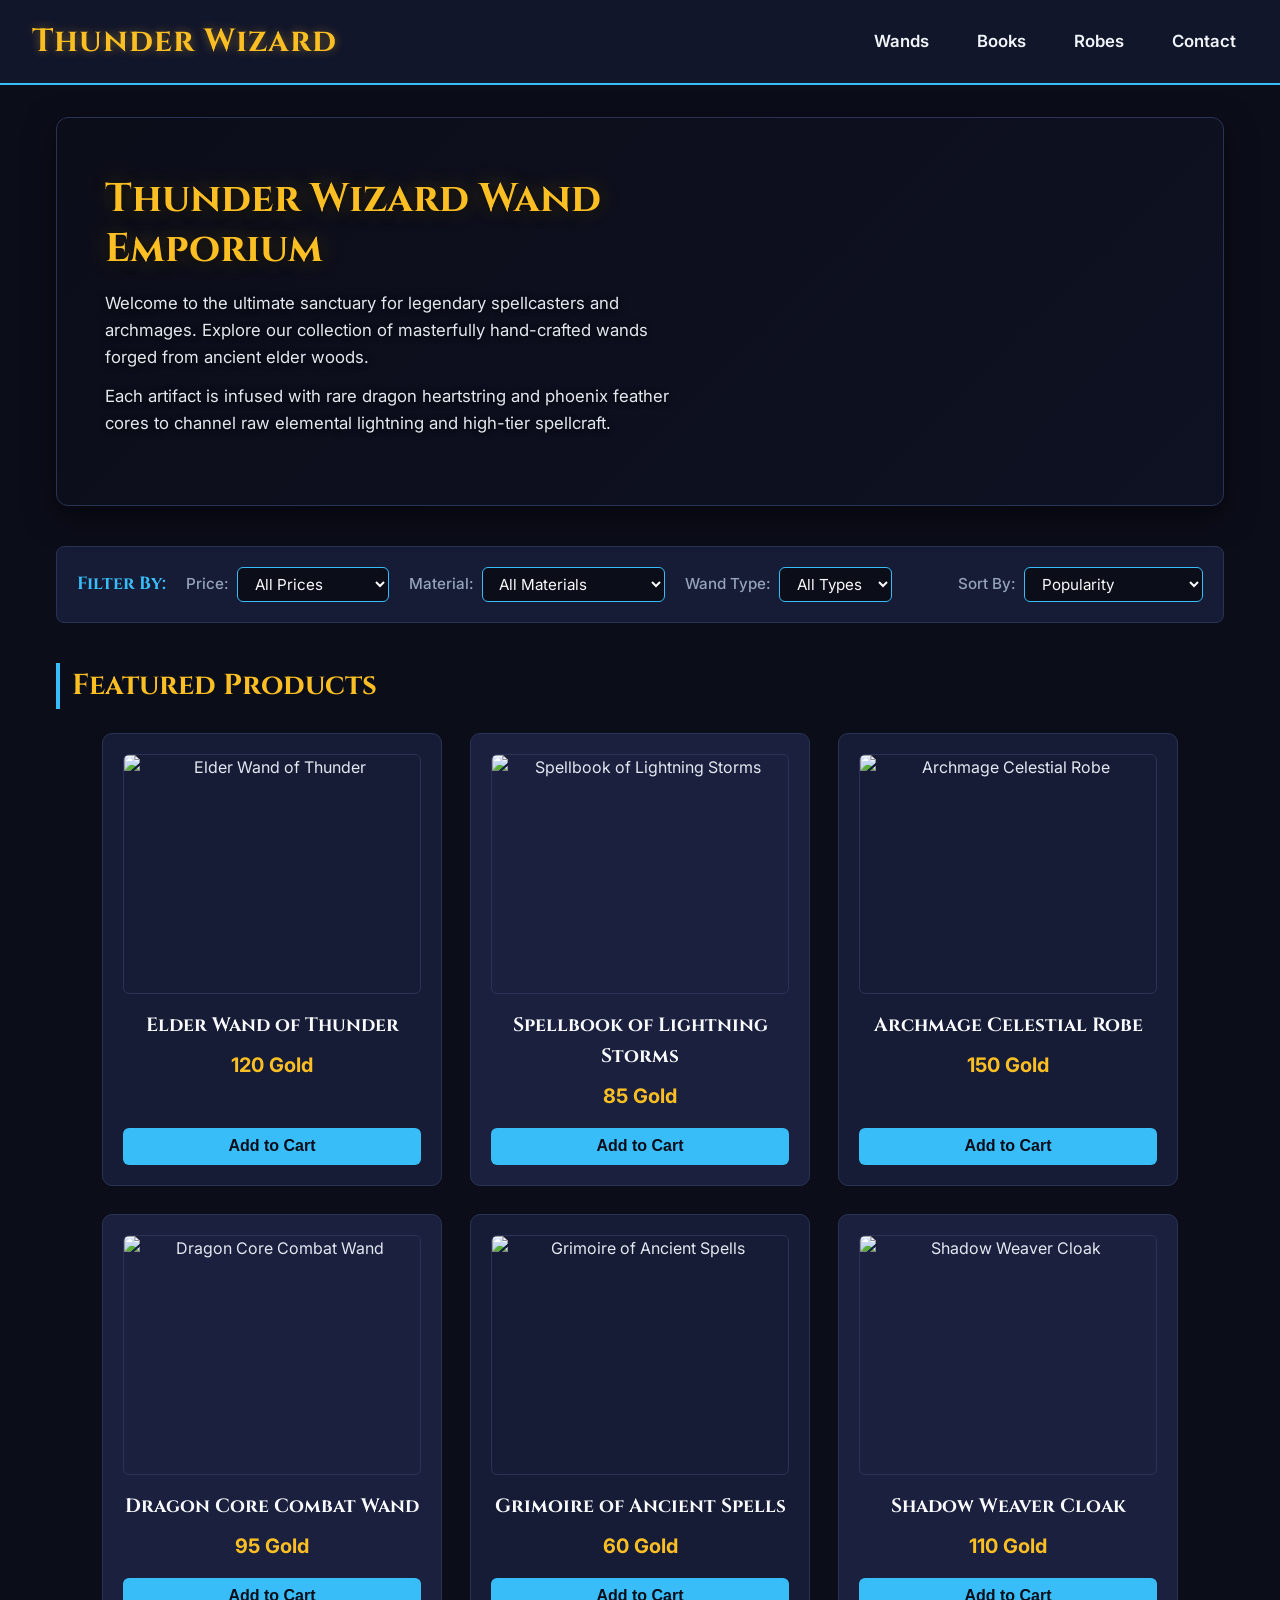
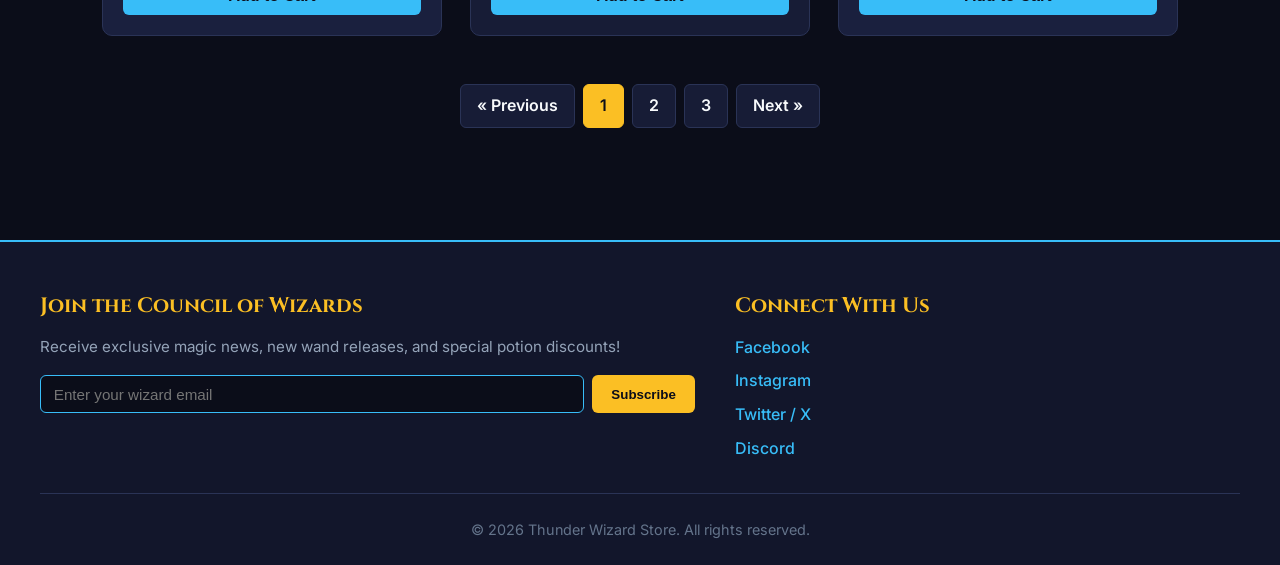
==== project/index.html @ 85758b96 "Add hero banner section with title and description" ====
<!DOCTYPE html>
<html lang="en">
<head>
    <meta charset="UTF-8">
    <meta name="viewport" content="width=device-width, initial-scale=1.0">
    <title>Thunder Wizard</title>
    <link rel="stylesheet" href="style.css">
</head>
<body>
    <header>
        <div class="logo">
            <h1>Thunder Wizard</h1>
        </div>
        <nav>
            <ul>
                <li><a href="#wands">Wands</a></li>
                <li><a href="#books">Books</a></li>
                <li><a href="#robes">Robes</a></li>
                <li><a href="#contact">Contact</a></li>
            </ul>
        </nav>
    </header>

    <main>
        <!-- Hero Banner Section -->
        <section class="hero-banner">
            <div class="hero-content">
                <h2>Thunder Wizard Wand Emporium</h2>
                <p>Welcome to the ultimate sanctuary for legendary spellcasters and archmages. Explore our collection of masterfully hand-crafted wands forged from ancient elder woods.</p>
                <p>Each artifact is infused with rare dragon heartstring and phoenix feather cores to channel raw elemental lightning and high-tier spellcraft.</p>
            </div>
        </section>

        <!-- Filter & Sort Controls -->
        <section class="controls">
            <!-- Filter Bar -->
            <div class="filter-bar">
                <h3>Filter By:</h3>
                
                <div class="filter-group">
                    <label for="filter-price">Price:</label>
                    <select id="filter-price" name="price">
                        <option value="all">All Prices</option>
                        <option value="under-50">Under 50 Gold</option>
                        <option value="50-100">50 - 100 Gold</option>
                        <option value="over-100">Over 100 Gold</option>
                    </select>
                </div>

                <div class="filter-group">
                    <label for="filter-material">Material:</label>
                    <select id="filter-material" name="material">
                        <option value="all">All Materials</option>
                        <option value="elder">Elder Wood</option>
                        <option value="oak">Oak</option>
                        <option value="phoenix-feather">Phoenix Feather</option>
                        <option value="dragon-heartstring">Dragon Heartstring</option>
                    </select>
                </div>

                <div class="filter-group">
                    <label for="filter-type">Wand Type:</label>
                    <select id="filter-type" name="type">
                        <option value="all">All Types</option>
                        <option value="combat">Combat</option>
                        <option value="defense">Defense</option>
                        <option value="utility">Utility</option>
                        <option value="healing">Healing</option>
                    </select>
                </div>
            </div>

            <!-- Sort Bar -->
            <div class="sort-bar">
                <div class="sort-group">
                    <label for="sort-by">Sort By:</label>
                    <select id="sort-by" name="sort">
                        <option value="popularity">Popularity</option>
                        <option value="price-low-high">Price: Low to High</option>
                        <option value="price-high-low">Price: High to Low</option>
                    </select>
                </div>
            </div>
        </section>

        <!-- Product Grid Section -->
        <section class="products-grid">
            <h2>Featured Products</h2>
            
            <div class="products-container">
                <article class="product-card">
                    <img src="https://via.placeholder.com/300" alt="Elder Wand of Thunder">
                    <h3 class="product-title">Elder Wand of Thunder</h3>
                    <p class="product-price">120 Gold</p>
                    <button type="button" class="add-to-cart-btn">Add to Cart</button>
                </article>

                <article class="product-card">
                    <img src="https://via.placeholder.com/300" alt="Spellbook of Lightning Storms">
                    <h3 class="product-title">Spellbook of Lightning Storms</h3>
                    <p class="product-price">85 Gold</p>
                    <button type="button" class="add-to-cart-btn">Add to Cart</button>
                </article>

                <article class="product-card">
                    <img src="https://via.placeholder.com/300" alt="Archmage Celestial Robe">
                    <h3 class="product-title">Archmage Celestial Robe</h3>
                    <p class="product-price">150 Gold</p>
                    <button type="button" class="add-to-cart-btn">Add to Cart</button>
                </article>

                <article class="product-card">
                    <img src="https://via.placeholder.com/300" alt="Dragon Core Combat Wand">
                    <h3 class="product-title">Dragon Core Combat Wand</h3>
                    <p class="product-price">95 Gold</p>
                    <button type="button" class="add-to-cart-btn">Add to Cart</button>
                </article>

                <article class="product-card">
                    <img src="https://via.placeholder.com/300" alt="Grimoire of Ancient Spells">
                    <h3 class="product-title">Grimoire of Ancient Spells</h3>
                    <p class="product-price">60 Gold</p>
                    <button type="button" class="add-to-cart-btn">Add to Cart</button>
                </article>

                <article class="product-card">
                    <img src="https://via.placeholder.com/300" alt="Shadow Weaver Cloak">
                    <h3 class="product-title">Shadow Weaver Cloak</h3>
                    <p class="product-price">110 Gold</p>
                    <button type="button" class="add-to-cart-btn">Add to Cart</button>
                </article>
            </div>

            <!-- Pagination -->
            <nav class="pagination" aria-label="Pagination">
                <a href="#" class="page-link prev">&laquo; Previous</a>
                <a href="#" class="page-link active">1</a>
                <a href="#" class="page-link">2</a>
                <a href="#" class="page-link">3</a>
                <a href="#" class="page-link next">Next &raquo;</a>
            </nav>
        </section>
    </main>

    <!-- Footer -->
    <footer>
        <div class="footer-container">
            <!-- Newsletter Signup -->
            <div class="footer-newsletter">
                <h3>Join the Council of Wizards</h3>
                <p>Receive exclusive magic news, new wand releases, and special potion discounts!</p>
                <form class="newsletter-form" action="#" method="post">
                    <label for="newsletter-email" class="visually-hidden">Email Address:</label>
                    <input type="email" id="newsletter-email" name="email" placeholder="Enter your wizard email" required>
                    <button type="submit">Subscribe</button>
                </form>
            </div>

            <!-- Social Media Links -->
            <div class="footer-social">
                <h3>Connect With Us</h3>
                <ul class="social-links">
                    <li><a href="https://facebook.com" target="_blank" rel="noopener noreferrer">Facebook</a></li>
                    <li><a href="https://instagram.com" target="_blank" rel="noopener noreferrer">Instagram</a></li>
                    <li><a href="https://x.com" target="_blank" rel="noopener noreferrer">Twitter / X</a></li>
                    <li><a href="https://discord.com" target="_blank" rel="noopener noreferrer">Discord</a></li>
                </ul>
            </div>
        </div>

        <div class="footer-bottom">
            <p>&copy; 2026 Thunder Wizard Store. All rights reserved.</p>
        </div>
    </footer>
</body>
</html>
---- project/style.css ----
@import url('https://fonts.googleapis.com/css2?family=Cinzel:wght@600;700;900&family=Inter:wght@400;500;600;700&display=swap');

/* Global Reset & Base Styles */
* {
    box-sizing: border-box;
    margin: 0;
    padding: 0;
}

body {
    background-color: #0b0d19;
    color: #e2e8f0;
    font-family: 'Inter', sans-serif;
    line-height: 1.6;
}

.visually-hidden {
    position: absolute;
    width: 1px;
    height: 1px;
    padding: 0;
    margin: -1px;
    overflow: hidden;
    clip: rect(0, 0, 0, 0);
    white-space: nowrap;
    border: 0;
}

/* Header & Navigation (Flexbox) */
header {
    background-color: #12162b;
    border-bottom: 2px solid #38bdf8;
    padding: 1rem 2rem;
    display: flex;
    justify-content: space-between;
    align-items: center;
    flex-wrap: wrap;
}

.logo h1 {
    font-family: 'Cinzel', serif;
    font-size: 2rem;
    color: #fbbf24;
    text-shadow: 0 0 10px rgba(251, 191, 36, 0.4);
    letter-spacing: 1px;
}

header nav {
    display: flex;
}

header nav ul {
    display: flex;
    list-style: none;
    gap: 1.5rem;
    align-items: center;
}

header nav ul li a {
    color: #f1f5f9;
    text-decoration: none;
    font-weight: 600;
    font-size: 1.05rem;
    padding: 0.5rem 0.75rem;
}

/* Main Content Area */
main {
    max-width: 1200px;
    margin: 0 auto;
    padding: 2rem 1rem;
}

/* Hero Banner Section */
.hero-banner {
    position: relative;
    width: 100%;
    min-height: 380px;
    background: linear-gradient(135deg, rgba(11, 13, 25, 0.9) 0%, rgba(18, 22, 43, 0.5) 100%), url('https://via.placeholder.com/1600x500') center/cover no-repeat;
    border-radius: 12px;
    margin-bottom: 2.5rem;
    overflow: hidden;
    display: flex;
    align-items: flex-start;
    justify-content: flex-start;
    padding: 3.5rem 3rem;
    border: 1px solid #2a3356;
    box-shadow: 0 10px 30px rgba(0, 0, 0, 0.5);
}

.hero-content {
    max-width: 580px;
    text-align: left;
}

.hero-content h2 {
    font-family: 'Cinzel', serif;
    font-size: 2.5rem;
    color: #fbbf24;
    text-shadow: 0 2px 12px rgba(0, 0, 0, 0.9), 0 0 20px rgba(251, 191, 36, 0.3);
    margin-bottom: 1rem;
    line-height: 1.25;
}

.hero-content p {
    font-size: 1.05rem;
    color: #e2e8f0;
    text-shadow: 0 1px 6px rgba(0, 0, 0, 0.9);
    margin-bottom: 0.75rem;
    line-height: 1.6;
}

/* Controls: Filter & Sort Bar (Flexbox) */
.controls {
    background-color: #171c36;
    border: 1px solid #2a3356;
    border-radius: 8px;
    padding: 1.25rem;
    margin-bottom: 2.5rem;
    display: flex;
    justify-content: space-between;
    align-items: center;
    flex-wrap: wrap;
    gap: 1.5rem;
}

.filter-bar {
    display: flex;
    align-items: center;
    flex-wrap: wrap;
    gap: 1.25rem;
}

.filter-bar h3 {
    font-family: 'Cinzel', serif;
    color: #38bdf8;
    font-size: 1.1rem;
}

.filter-group,
.sort-group {
    display: flex;
    align-items: center;
    gap: 0.5rem;
}

.filter-group label,
.sort-group label {
    font-size: 0.95rem;
    color: #94a3b8;
    font-weight: 500;
}

.filter-group select,
.sort-group select {
    background-color: #0b0d19;
    color: #f8fafc;
    border: 1px solid #38bdf8;
    border-radius: 6px;
    padding: 0.4rem 0.8rem;
    font-family: 'Inter', sans-serif;
    font-size: 0.95rem;
}

.sort-bar {
    display: flex;
    align-items: center;
    flex-wrap: wrap;
}

/* Products Grid Section (Flexbox) */
.products-grid h2 {
    font-family: 'Cinzel', serif;
    font-size: 1.8rem;
    color: #fbbf24;
    margin-bottom: 1.5rem;
    border-left: 4px solid #38bdf8;
    padding-left: 0.75rem;
}

.products-container {
    display: flex;
    flex-wrap: wrap;
    gap: 1.75rem;
    justify-content: center;
}

.product-card {
    background-color: #171c36;
    border: 1px solid #2a3356;
    border-radius: 10px;
    padding: 1.25rem;
    width: 340px;
    display: flex;
    flex-direction: column;
    align-items: center;
    text-align: center;
    transition: transform 0.3s ease, box-shadow 0.3s ease, border-color 0.3s ease;
}

/* 1. :nth-child() pseudo-class for alternating card styles */
.product-card:nth-child(even) {
    background-color: #1a203e;
}

/* 2. :hover pseudo-class for card elevation & lightning glow effect */
.product-card:hover {
    transform: translateY(-6px);
    box-shadow: 0 12px 24px rgba(56, 189, 248, 0.25), 0 0 12px rgba(251, 191, 36, 0.2);
    border-color: #38bdf8;
}

.product-card img {
    width: 100%;
    height: 240px;
    object-fit: cover;
    border-radius: 6px;
    margin-bottom: 1rem;
    border: 1px solid #2a3356;
}

.product-title {
    font-family: 'Cinzel', serif;
    font-size: 1.2rem;
    color: #f8fafc;
    margin-bottom: 0.5rem;
}

.product-price {
    font-size: 1.25rem;
    font-weight: 700;
    color: #fbbf24;
    margin-bottom: 1rem;
}

.add-to-cart-btn {
    background-color: #38bdf8;
    color: #0b0d19;
    border: none;
    border-radius: 6px;
    padding: 0.6rem 1.25rem;
    font-size: 1rem;
    font-weight: 700;
    cursor: pointer;
    width: 100%;
    margin-top: auto;
}

/* Pagination (Flexbox) */
.pagination {
    display: flex;
    justify-content: center;
    align-items: center;
    gap: 0.5rem;
    margin-top: 3rem;
    margin-bottom: 1rem;
}

.page-link {
    color: #f8fafc;
    background-color: #171c36;
    border: 1px solid #2a3356;
    padding: 0.5rem 1rem;
    border-radius: 6px;
    text-decoration: none;
    font-weight: 600;
}

.page-link.active {
    background-color: #fbbf24;
    color: #0b0d19;
    border-color: #fbbf24;
}

/* Footer Section (Flexbox) */
footer {
    background-color: #12162b;
    border-top: 2px solid #38bdf8;
    margin-top: 4rem;
    padding: 3rem 1.5rem 1.5rem;
}

.footer-container {
    max-width: 1200px;
    margin: 0 auto;
    display: flex;
    justify-content: space-between;
    flex-wrap: wrap;
    gap: 2.5rem;
}

.footer-newsletter {
    flex: 1 1 400px;
}

.footer-newsletter h3,
.footer-social h3 {
    font-family: 'Cinzel', serif;
    color: #fbbf24;
    font-size: 1.3rem;
    margin-bottom: 0.75rem;
}

.footer-newsletter p {
    color: #94a3b8;
    margin-bottom: 1rem;
    font-size: 0.95rem;
}

.newsletter-form {
    display: flex;
    gap: 0.5rem;
    flex-wrap: wrap;
}

.newsletter-form input[type="email"] {
    flex: 1 1 240px;
    background-color: #0b0d19;
    border: 1px solid #38bdf8;
    border-radius: 6px;
    padding: 0.6rem 0.8rem;
    color: #f8fafc;
    font-size: 0.95rem;
}

.newsletter-form button {
    background-color: #fbbf24;
    color: #0b0d19;
    border: none;
    border-radius: 6px;
    padding: 0.6rem 1.2rem;
    font-weight: 700;
    cursor: pointer;
}

.footer-social {
    flex: 1 1 250px;
}

.social-links {
    list-style: none;
    display: flex;
    flex-direction: column;
    gap: 0.5rem;
}

.social-links li a {
    color: #38bdf8;
    text-decoration: none;
    font-weight: 500;
}

.footer-bottom {
    max-width: 1200px;
    margin: 2rem auto 0;
    padding-top: 1.5rem;
    border-top: 1px solid #2a3356;
    text-align: center;
    color: #64748b;
    font-size: 0.9rem;
}

/* Responsive Layout for Mobile Screens */
@media (max-width: 768px) {
    header {
        flex-direction: column;
        gap: 1rem;
        text-align: center;
    }

    header nav ul {
        flex-direction: column;
        gap: 0.75rem;
    }

    .hero-banner {
        padding: 2rem 1.5rem;
        min-height: auto;
    }

    .hero-content h2 {
        font-size: 1.8rem;
    }

    .controls {
        flex-direction: column;
        align-items: stretch;
    }

    .filter-bar {
        flex-direction: column;
        align-items: stretch;
    }

    .filter-group,
    .sort-group {
        flex-direction: column;
        align-items: flex-start;
    }

    .filter-group select,
    .sort-group select {
        width: 100%;
    }

    .product-card {
        width: 100%;
    }

    .footer-container {
        flex-direction: column;
        gap: 2rem;
    }
}
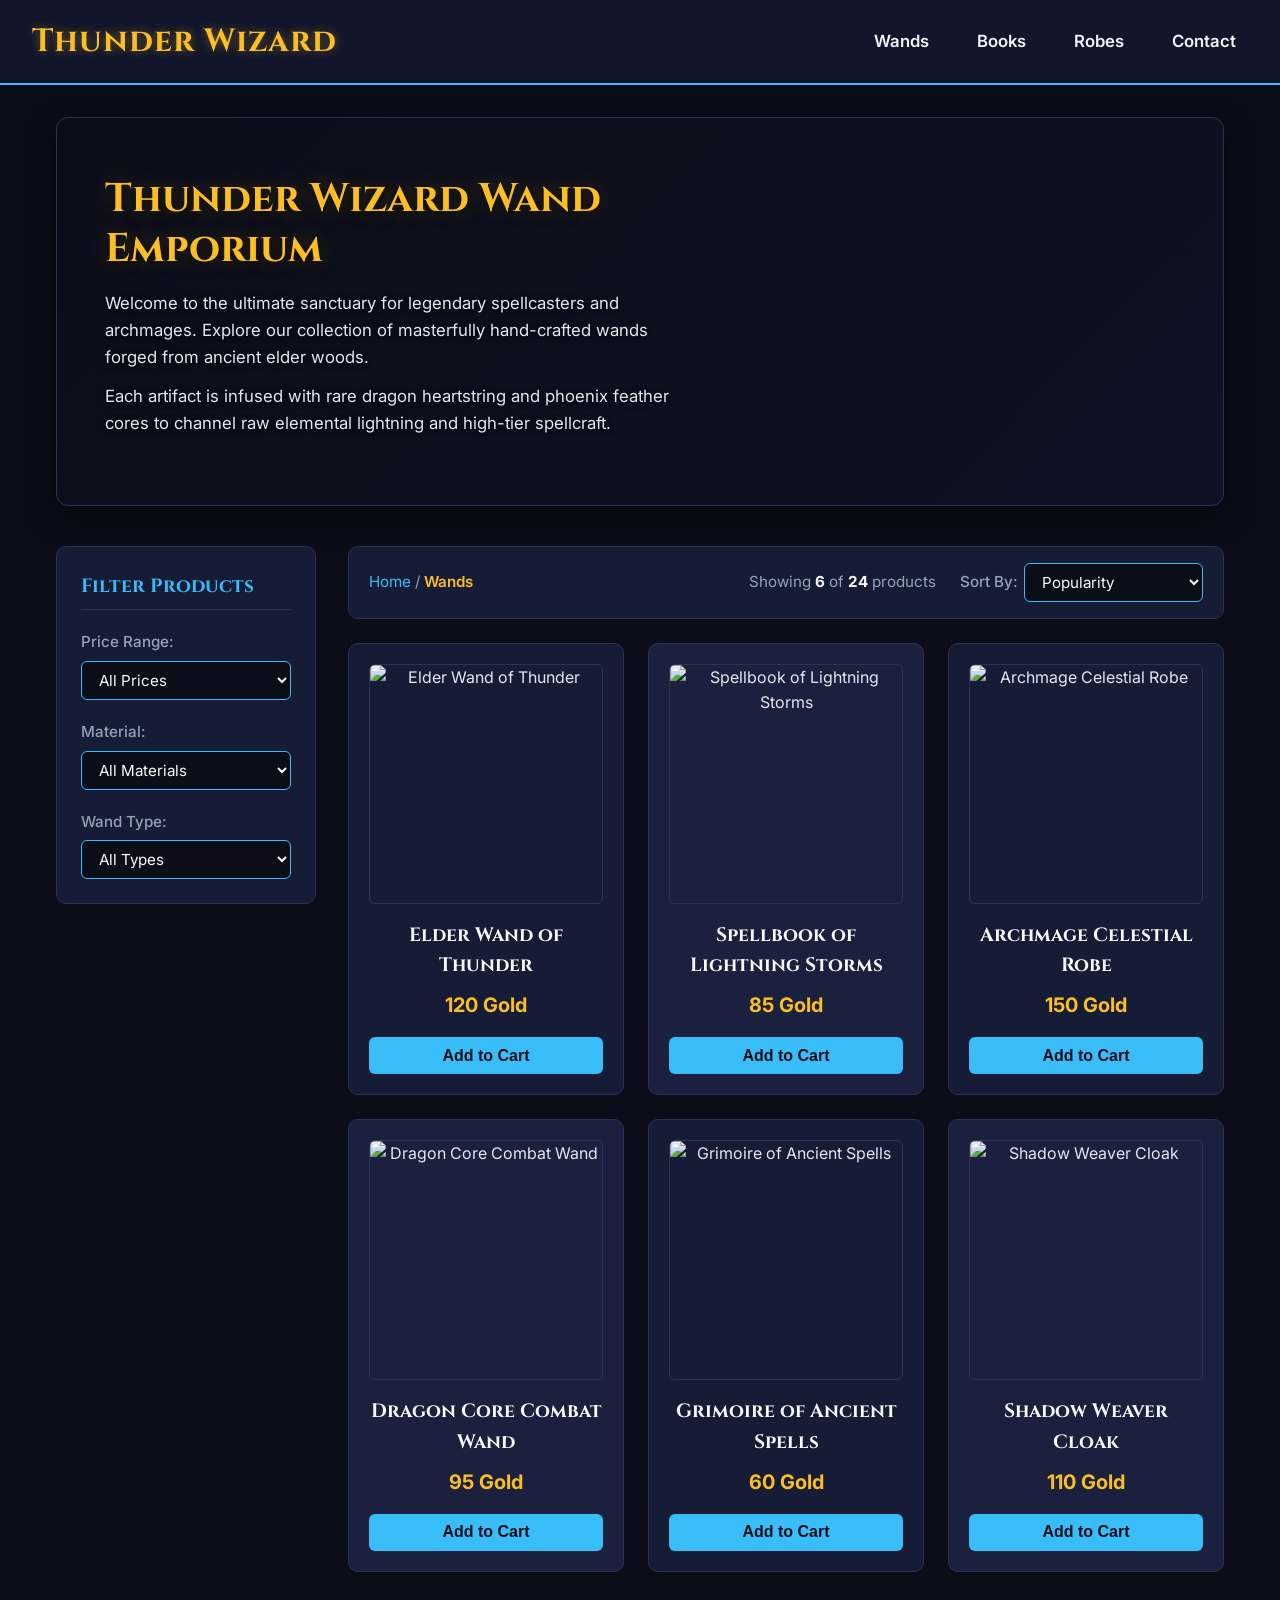
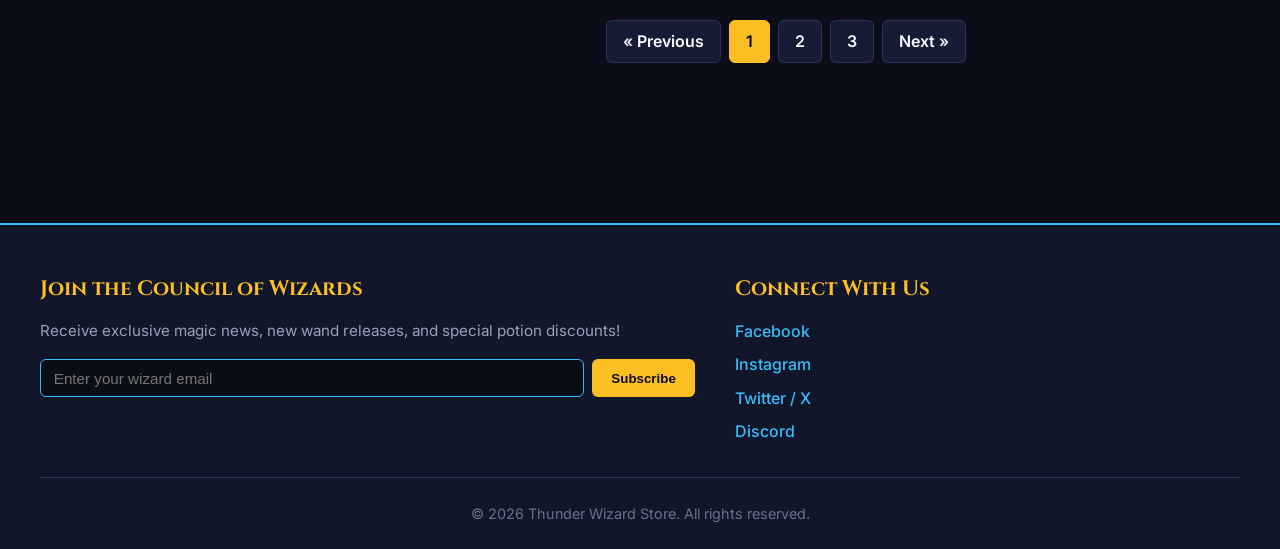
==== commit a1fd7d25: "Restructure layout into two columns with sidebar and breadcrumb" ====
--- a/project/index.html
+++ b/project/index.html
@@ -31,14 +31,14 @@
             </div>
         </section>
 
-        <!-- Filter & Sort Controls -->
-        <section class="controls">
-            <!-- Filter Bar -->
-            <div class="filter-bar">
-                <h3>Filter By:</h3>
+        <!-- 2-Column Store Layout -->
+        <div class="store-layout">
+            <!-- Left Column: Filter Sidebar -->
+            <aside class="filter-sidebar">
+                <h3>Filter Products</h3>
                 
                 <div class="filter-group">
-                    <label for="filter-price">Price:</label>
+                    <label for="filter-price">Price Range:</label>
                     <select id="filter-price" name="price">
                         <option value="all">All Prices</option>
                         <option value="under-50">Under 50 Gold</option>
@@ -68,78 +68,87 @@
                         <option value="healing">Healing</option>
                     </select>
                 </div>
+            </aside>
+
+            <!-- Right Column: Products & Controls -->
+            <div class="shop-content">
+                <!-- Shop Header Controls (Breadcrumb, Total Count, Sort) -->
+                <div class="shop-header-bar">
+                    <nav class="breadcrumb" aria-label="Breadcrumb">
+                        <a href="#">Home</a> / <span class="current">Wands</span>
+                    </nav>
+
+                    <div class="shop-meta-controls">
+                        <p class="product-count">Showing <strong>6</strong> of <strong>24</strong> products</p>
+                        
+                        <div class="sort-group">
+                            <label for="sort-by">Sort By:</label>
+                            <select id="sort-by" name="sort">
+                                <option value="popularity">Popularity</option>
+                                <option value="price-low-high">Price: Low to High</option>
+                                <option value="price-high-low">Price: High to Low</option>
+                            </select>
+                        </div>
+                    </div>
+                </div>
+
+                <!-- Product Grid Section -->
+                <section class="products-grid">
+                    <div class="products-container">
+                        <article class="product-card">
+                            <img src="https://via.placeholder.com/300" alt="Elder Wand of Thunder">
+                            <h3 class="product-title">Elder Wand of Thunder</h3>
+                            <p class="product-price">120 Gold</p>
+                            <button type="button" class="add-to-cart-btn">Add to Cart</button>
+                        </article>
+
+                        <article class="product-card">
+                            <img src="https://via.placeholder.com/300" alt="Spellbook of Lightning Storms">
+                            <h3 class="product-title">Spellbook of Lightning Storms</h3>
+                            <p class="product-price">85 Gold</p>
+                            <button type="button" class="add-to-cart-btn">Add to Cart</button>
+                        </article>
+
+                        <article class="product-card">
+                            <img src="https://via.placeholder.com/300" alt="Archmage Celestial Robe">
+                            <h3 class="product-title">Archmage Celestial Robe</h3>
+                            <p class="product-price">150 Gold</p>
+                            <button type="button" class="add-to-cart-btn">Add to Cart</button>
+                        </article>
+
+                        <article class="product-card">
+                            <img src="https://via.placeholder.com/300" alt="Dragon Core Combat Wand">
+                            <h3 class="product-title">Dragon Core Combat Wand</h3>
+                            <p class="product-price">95 Gold</p>
+                            <button type="button" class="add-to-cart-btn">Add to Cart</button>
+                        </article>
+
+                        <article class="product-card">
+                            <img src="https://via.placeholder.com/300" alt="Grimoire of Ancient Spells">
+                            <h3 class="product-title">Grimoire of Ancient Spells</h3>
+                            <p class="product-price">60 Gold</p>
+                            <button type="button" class="add-to-cart-btn">Add to Cart</button>
+                        </article>
+
+                        <article class="product-card">
+                            <img src="https://via.placeholder.com/300" alt="Shadow Weaver Cloak">
+                            <h3 class="product-title">Shadow Weaver Cloak</h3>
+                            <p class="product-price">110 Gold</p>
+                            <button type="button" class="add-to-cart-btn">Add to Cart</button>
+                        </article>
+                    </div>
+
+                    <!-- Pagination -->
+                    <nav class="pagination" aria-label="Pagination">
+                        <a href="#" class="page-link prev">&laquo; Previous</a>
+                        <a href="#" class="page-link active">1</a>
+                        <a href="#" class="page-link">2</a>
+                        <a href="#" class="page-link">3</a>
+                        <a href="#" class="page-link next">Next &raquo;</a>
+                    </nav>
+                </section>
             </div>
-
-            <!-- Sort Bar -->
-            <div class="sort-bar">
-                <div class="sort-group">
-                    <label for="sort-by">Sort By:</label>
-                    <select id="sort-by" name="sort">
-                        <option value="popularity">Popularity</option>
-                        <option value="price-low-high">Price: Low to High</option>
-                        <option value="price-high-low">Price: High to Low</option>
-                    </select>
-                </div>
-            </div>
-        </section>
-
-        <!-- Product Grid Section -->
-        <section class="products-grid">
-            <h2>Featured Products</h2>
-            
-            <div class="products-container">
-                <article class="product-card">
-                    <img src="https://via.placeholder.com/300" alt="Elder Wand of Thunder">
-                    <h3 class="product-title">Elder Wand of Thunder</h3>
-                    <p class="product-price">120 Gold</p>
-                    <button type="button" class="add-to-cart-btn">Add to Cart</button>
-                </article>
-
-                <article class="product-card">
-                    <img src="https://via.placeholder.com/300" alt="Spellbook of Lightning Storms">
-                    <h3 class="product-title">Spellbook of Lightning Storms</h3>
-                    <p class="product-price">85 Gold</p>
-                    <button type="button" class="add-to-cart-btn">Add to Cart</button>
-                </article>
-
-                <article class="product-card">
-                    <img src="https://via.placeholder.com/300" alt="Archmage Celestial Robe">
-                    <h3 class="product-title">Archmage Celestial Robe</h3>
-                    <p class="product-price">150 Gold</p>
-                    <button type="button" class="add-to-cart-btn">Add to Cart</button>
-                </article>
-
-                <article class="product-card">
-                    <img src="https://via.placeholder.com/300" alt="Dragon Core Combat Wand">
-                    <h3 class="product-title">Dragon Core Combat Wand</h3>
-                    <p class="product-price">95 Gold</p>
-                    <button type="button" class="add-to-cart-btn">Add to Cart</button>
-                </article>
-
-                <article class="product-card">
-                    <img src="https://via.placeholder.com/300" alt="Grimoire of Ancient Spells">
-                    <h3 class="product-title">Grimoire of Ancient Spells</h3>
-                    <p class="product-price">60 Gold</p>
-                    <button type="button" class="add-to-cart-btn">Add to Cart</button>
-                </article>
-
-                <article class="product-card">
-                    <img src="https://via.placeholder.com/300" alt="Shadow Weaver Cloak">
-                    <h3 class="product-title">Shadow Weaver Cloak</h3>
-                    <p class="product-price">110 Gold</p>
-                    <button type="button" class="add-to-cart-btn">Add to Cart</button>
-                </article>
-            </div>
-
-            <!-- Pagination -->
-            <nav class="pagination" aria-label="Pagination">
-                <a href="#" class="page-link prev">&laquo; Previous</a>
-                <a href="#" class="page-link active">1</a>
-                <a href="#" class="page-link">2</a>
-                <a href="#" class="page-link">3</a>
-                <a href="#" class="page-link next">Next &raquo;</a>
-            </nav>
-        </section>
+        </div>
     </main>
 
     <!-- Footer -->
--- a/project/style.css
+++ b/project/style.css
@@ -110,38 +110,39 @@
     line-height: 1.6;
 }
 
-/* Controls: Filter & Sort Bar (Flexbox) */
-.controls {
+/* 2-Column Store Layout (Flexbox) */
+.store-layout {
+    display: flex;
+    gap: 2rem;
+    align-items: flex-start;
+    margin-bottom: 3rem;
+}
+
+/* Left Column: Filter Sidebar */
+.filter-sidebar {
+    flex: 0 0 260px;
     background-color: #171c36;
     border: 1px solid #2a3356;
-    border-radius: 8px;
-    padding: 1.25rem;
-    margin-bottom: 2.5rem;
-    display: flex;
-    justify-content: space-between;
-    align-items: center;
-    flex-wrap: wrap;
-    gap: 1.5rem;
-}
-
-.filter-bar {
-    display: flex;
-    align-items: center;
-    flex-wrap: wrap;
+    border-radius: 10px;
+    padding: 1.5rem;
+    display: flex;
+    flex-direction: column;
     gap: 1.25rem;
 }
 
-.filter-bar h3 {
+.filter-sidebar h3 {
     font-family: 'Cinzel', serif;
     color: #38bdf8;
-    font-size: 1.1rem;
+    font-size: 1.2rem;
+    border-bottom: 1px solid #2a3356;
+    padding-bottom: 0.5rem;
 }
 
 .filter-group,
 .sort-group {
     display: flex;
-    align-items: center;
-    gap: 0.5rem;
+    flex-direction: column;
+    gap: 0.4rem;
 }
 
 .filter-group label,
@@ -157,32 +158,79 @@
     color: #f8fafc;
     border: 1px solid #38bdf8;
     border-radius: 6px;
-    padding: 0.4rem 0.8rem;
+    padding: 0.5rem 0.8rem;
     font-family: 'Inter', sans-serif;
     font-size: 0.95rem;
-}
-
-.sort-bar {
-    display: flex;
-    align-items: center;
-    flex-wrap: wrap;
+    width: 100%;
+}
+
+/* Right Column: Shop Main Content */
+.shop-content {
+    flex: 1;
+    display: flex;
+    flex-direction: column;
+    gap: 1.5rem;
+}
+
+/* Shop Header Controls (Breadcrumb, Total Count, Sort) */
+.shop-header-bar {
+    background-color: #171c36;
+    border: 1px solid #2a3356;
+    border-radius: 10px;
+    padding: 1rem 1.25rem;
+    display: flex;
+    justify-content: space-between;
+    align-items: center;
+    flex-wrap: wrap;
+    gap: 1rem;
+}
+
+.breadcrumb {
+    color: #94a3b8;
+    font-size: 0.95rem;
+}
+
+.breadcrumb a {
+    color: #38bdf8;
+    text-decoration: none;
+}
+
+.breadcrumb .current {
+    color: #fbbf24;
+    font-weight: 600;
+}
+
+.shop-meta-controls {
+    display: flex;
+    align-items: center;
+    gap: 1.5rem;
+    flex-wrap: wrap;
+}
+
+.shop-meta-controls .sort-group {
+    flex-direction: row;
+    align-items: center;
+}
+
+.shop-meta-controls .sort-group select {
+    width: auto;
+}
+
+.product-count {
+    color: #94a3b8;
+    font-size: 0.95rem;
+}
+
+.product-count strong {
+    color: #f8fafc;
 }
 
 /* Products Grid Section (Flexbox) */
-.products-grid h2 {
-    font-family: 'Cinzel', serif;
-    font-size: 1.8rem;
-    color: #fbbf24;
-    margin-bottom: 1.5rem;
-    border-left: 4px solid #38bdf8;
-    padding-left: 0.75rem;
-}
-
 .products-container {
     display: flex;
     flex-wrap: wrap;
-    gap: 1.75rem;
-    justify-content: center;
+    gap: 1.5rem;
+    justify-content: flex-start;
 }
 
 .product-card {
@@ -190,7 +238,8 @@
     border: 1px solid #2a3356;
     border-radius: 10px;
     padding: 1.25rem;
-    width: 340px;
+    flex: 1 1 260px;
+    max-width: 300px;
     display: flex;
     flex-direction: column;
     align-items: center;
@@ -382,28 +431,29 @@
         font-size: 1.8rem;
     }
 
-    .controls {
+    .store-layout {
         flex-direction: column;
-        align-items: stretch;
-    }
-
-    .filter-bar {
-        flex-direction: column;
-        align-items: stretch;
-    }
-
-    .filter-group,
-    .sort-group {
+        gap: 1.5rem;
+    }
+
+    .filter-sidebar {
+        flex: 1 1 100%;
+        width: 100%;
+    }
+
+    .shop-header-bar {
         flex-direction: column;
         align-items: flex-start;
-    }
-
-    .filter-group select,
-    .sort-group select {
+        gap: 0.75rem;
+    }
+
+    .shop-meta-controls {
         width: 100%;
+        justify-content: space-between;
     }
 
     .product-card {
+        max-width: 100%;
         width: 100%;
     }
 
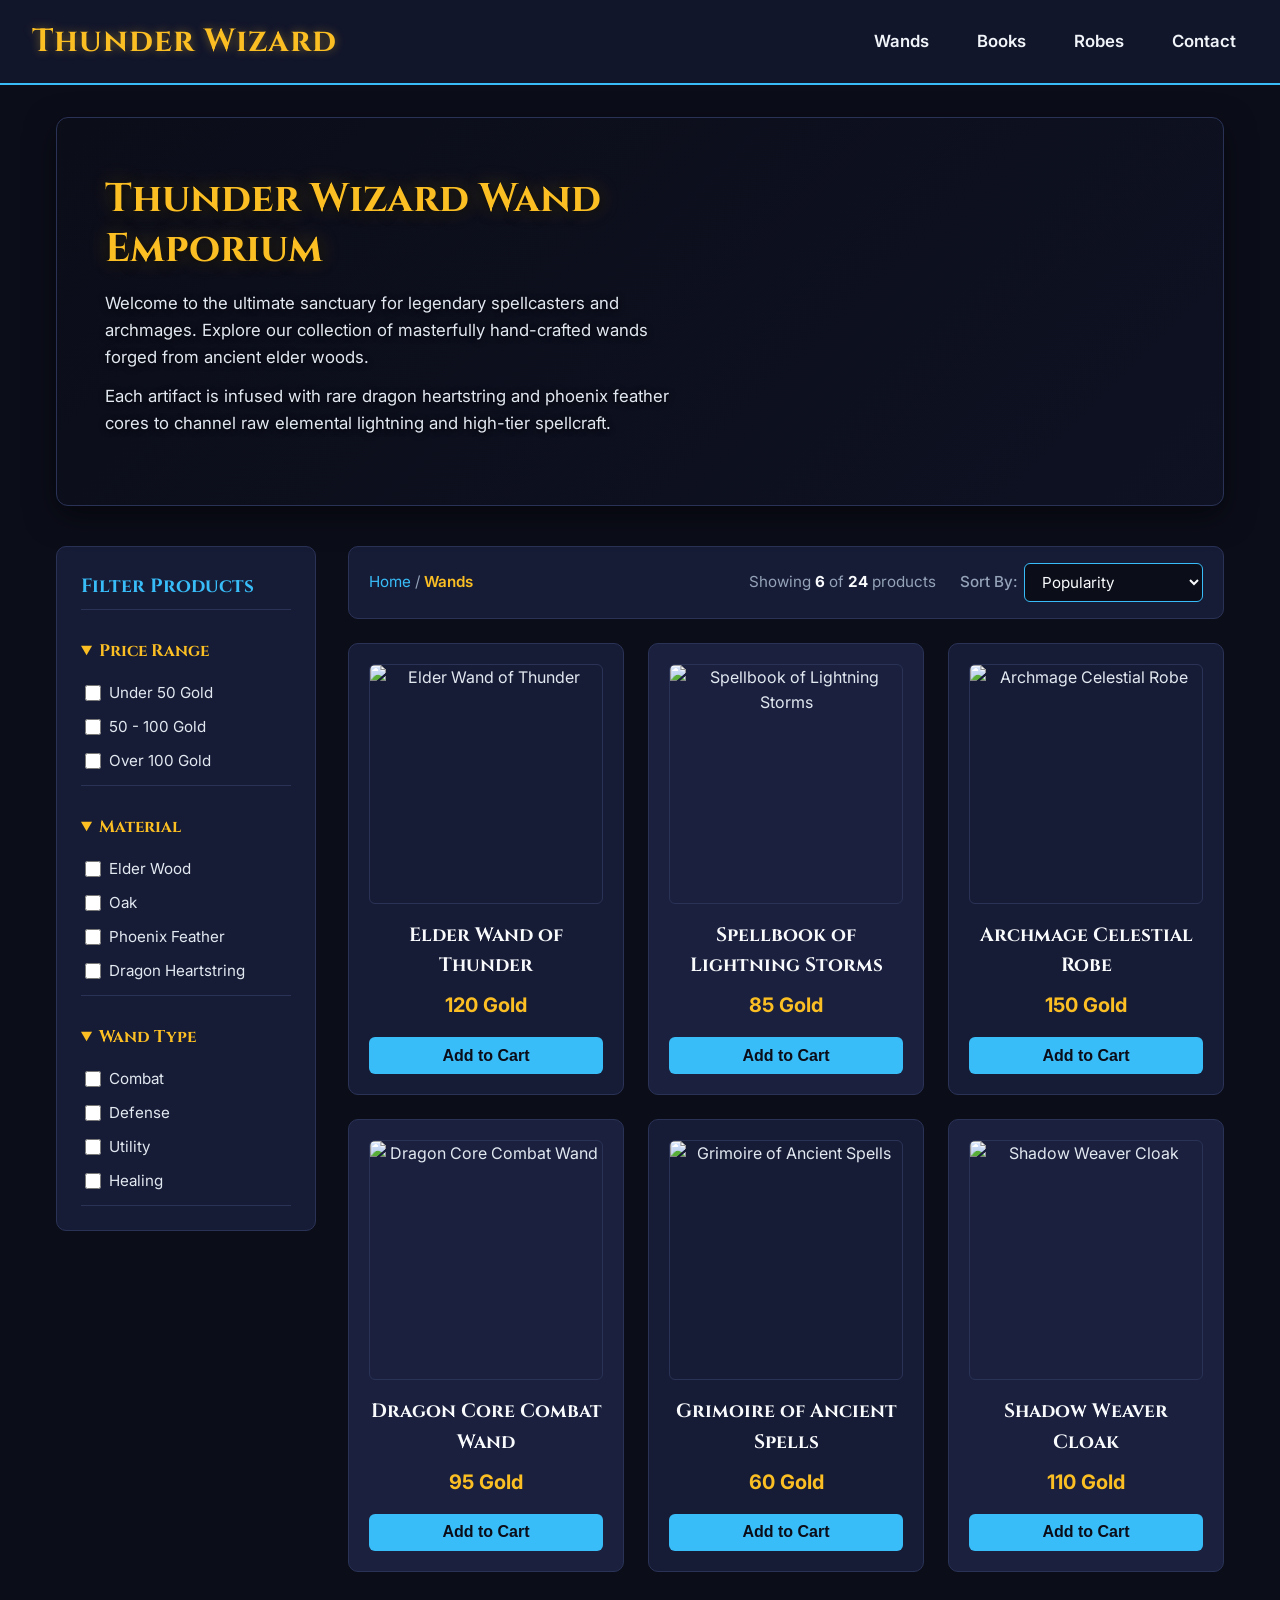
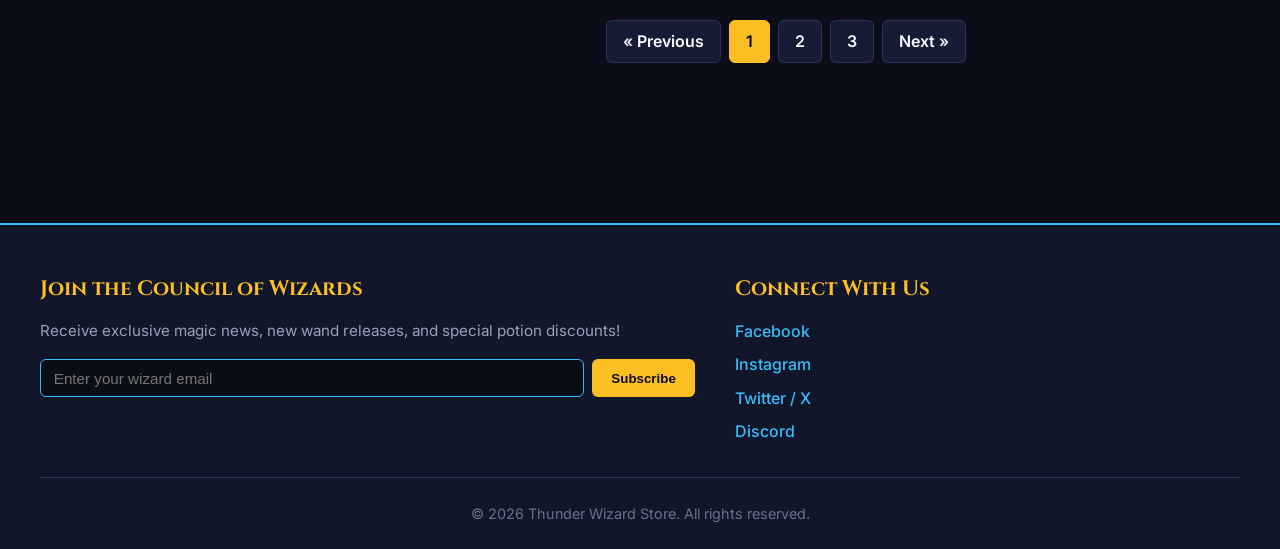
==== commit 8b993f3e: "Convert filter bar into accordion-style sidebar" ====
--- a/project/index.html
+++ b/project/index.html
@@ -33,41 +33,41 @@
 
         <!-- 2-Column Store Layout -->
         <div class="store-layout">
-            <!-- Left Column: Filter Sidebar -->
+            <!-- Left Column: Filter Sidebar Accordion -->
             <aside class="filter-sidebar">
                 <h3>Filter Products</h3>
                 
-                <div class="filter-group">
-                    <label for="filter-price">Price Range:</label>
-                    <select id="filter-price" name="price">
-                        <option value="all">All Prices</option>
-                        <option value="under-50">Under 50 Gold</option>
-                        <option value="50-100">50 - 100 Gold</option>
-                        <option value="over-100">Over 100 Gold</option>
-                    </select>
-                </div>
+                <!-- Category 1: Price Range -->
+                <details class="filter-accordion" open>
+                    <summary>Price Range</summary>
+                    <div class="accordion-content">
+                        <label><input type="checkbox" name="price" value="under-50"> Under 50 Gold</label>
+                        <label><input type="checkbox" name="price" value="50-100"> 50 - 100 Gold</label>
+                        <label><input type="checkbox" name="price" value="over-100"> Over 100 Gold</label>
+                    </div>
+                </details>
 
-                <div class="filter-group">
-                    <label for="filter-material">Material:</label>
-                    <select id="filter-material" name="material">
-                        <option value="all">All Materials</option>
-                        <option value="elder">Elder Wood</option>
-                        <option value="oak">Oak</option>
-                        <option value="phoenix-feather">Phoenix Feather</option>
-                        <option value="dragon-heartstring">Dragon Heartstring</option>
-                    </select>
-                </div>
+                <!-- Category 2: Material -->
+                <details class="filter-accordion" open>
+                    <summary>Material</summary>
+                    <div class="accordion-content">
+                        <label><input type="checkbox" name="material" value="elder"> Elder Wood</label>
+                        <label><input type="checkbox" name="material" value="oak"> Oak</label>
+                        <label><input type="checkbox" name="material" value="phoenix-feather"> Phoenix Feather</label>
+                        <label><input type="checkbox" name="material" value="dragon-heartstring"> Dragon Heartstring</label>
+                    </div>
+                </details>
 
-                <div class="filter-group">
-                    <label for="filter-type">Wand Type:</label>
-                    <select id="filter-type" name="type">
-                        <option value="all">All Types</option>
-                        <option value="combat">Combat</option>
-                        <option value="defense">Defense</option>
-                        <option value="utility">Utility</option>
-                        <option value="healing">Healing</option>
-                    </select>
-                </div>
+                <!-- Category 3: Wand Type -->
+                <details class="filter-accordion" open>
+                    <summary>Wand Type</summary>
+                    <div class="accordion-content">
+                        <label><input type="checkbox" name="type" value="combat"> Combat</label>
+                        <label><input type="checkbox" name="type" value="defense"> Defense</label>
+                        <label><input type="checkbox" name="type" value="utility"> Utility</label>
+                        <label><input type="checkbox" name="type" value="healing"> Healing</label>
+                    </div>
+                </details>
             </aside>
 
             <!-- Right Column: Products & Controls -->
--- a/project/style.css
+++ b/project/style.css
@@ -136,6 +136,46 @@
     font-size: 1.2rem;
     border-bottom: 1px solid #2a3356;
     padding-bottom: 0.5rem;
+}
+
+/* Filter Accordion Details & Summary */
+.filter-accordion {
+    border-bottom: 1px solid #2a3356;
+    padding-bottom: 0.75rem;
+}
+
+.filter-accordion summary {
+    font-family: 'Cinzel', serif;
+    font-size: 1.05rem;
+    font-weight: 700;
+    color: #fbbf24;
+    cursor: pointer;
+    padding: 0.5rem 0;
+    user-select: none;
+}
+
+.accordion-content {
+    display: flex;
+    flex-direction: column;
+    gap: 0.6rem;
+    padding-top: 0.5rem;
+    padding-left: 0.25rem;
+}
+
+.accordion-content label {
+    font-size: 0.95rem;
+    color: #e2e8f0;
+    cursor: pointer;
+    display: flex;
+    align-items: center;
+    gap: 0.5rem;
+}
+
+.accordion-content input[type="checkbox"] {
+    accent-color: #38bdf8;
+    width: 16px;
+    height: 16px;
+    cursor: pointer;
 }
 
 .filter-group,
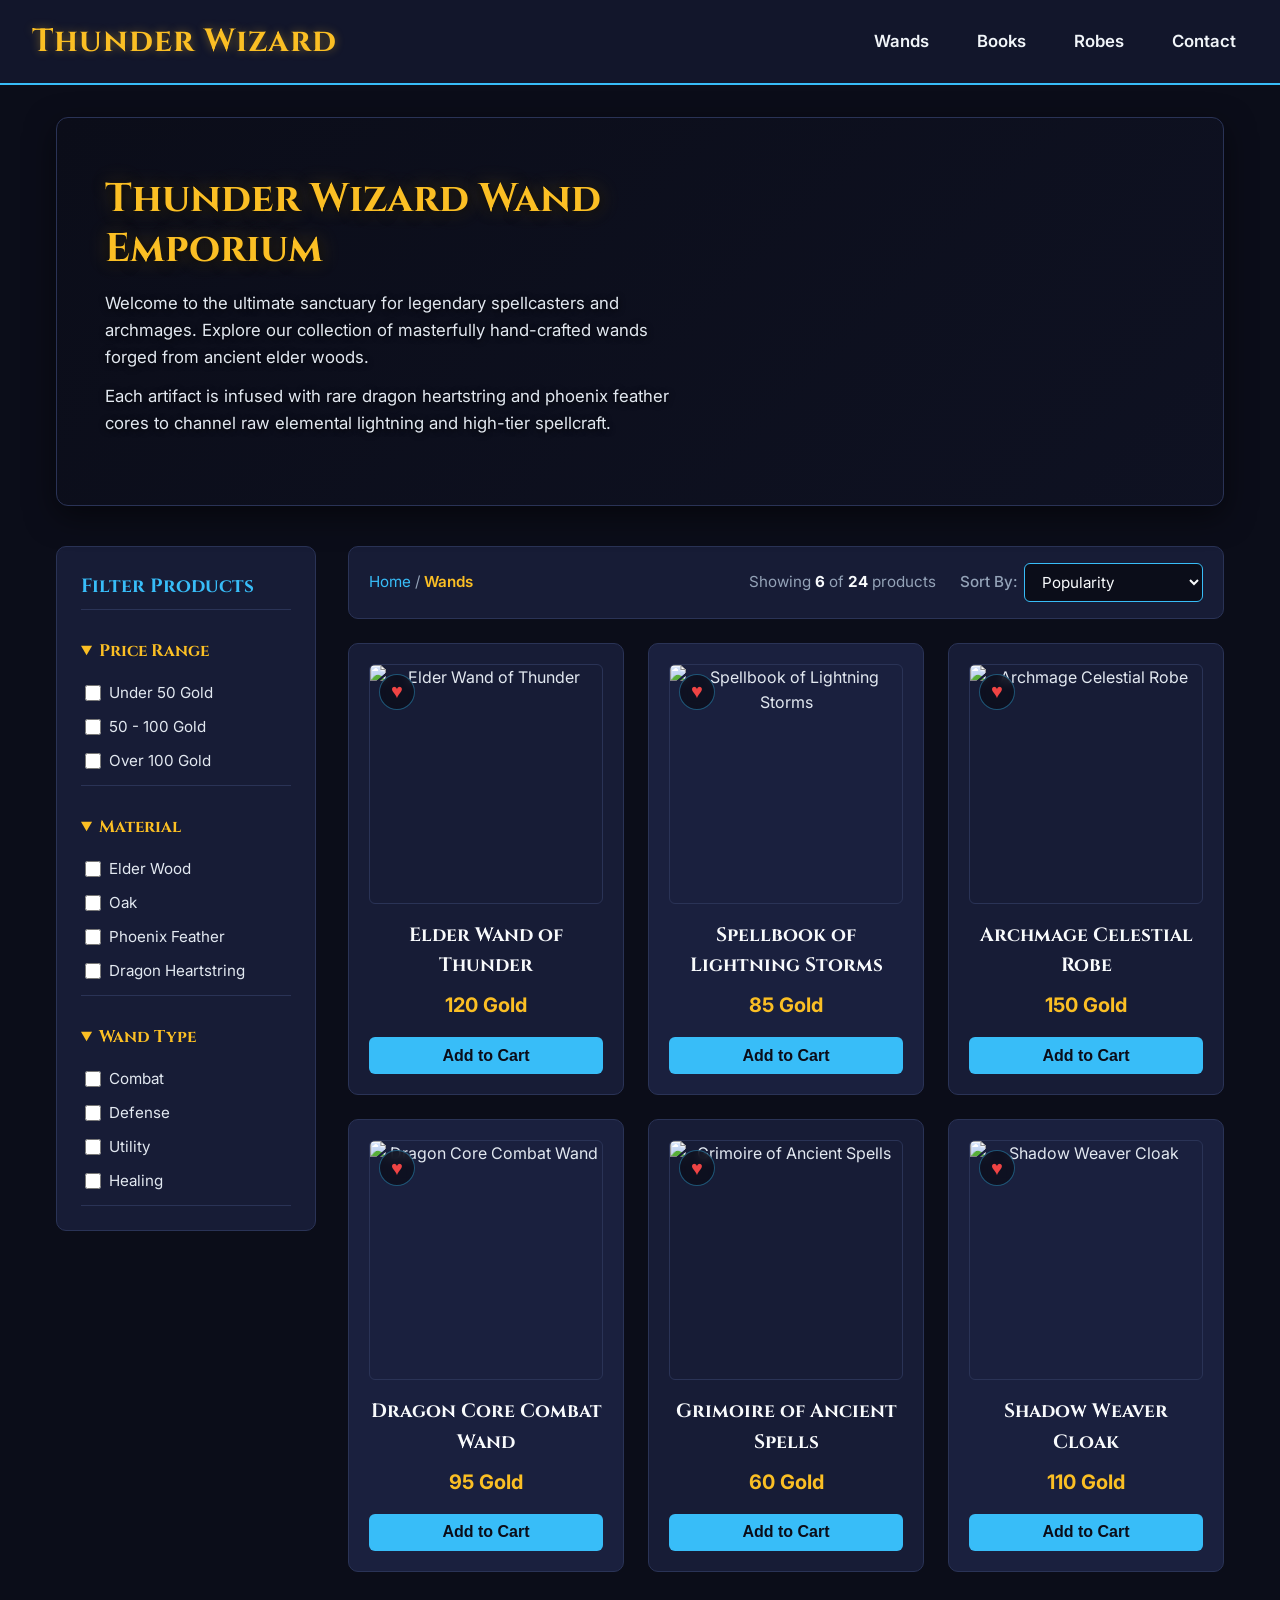
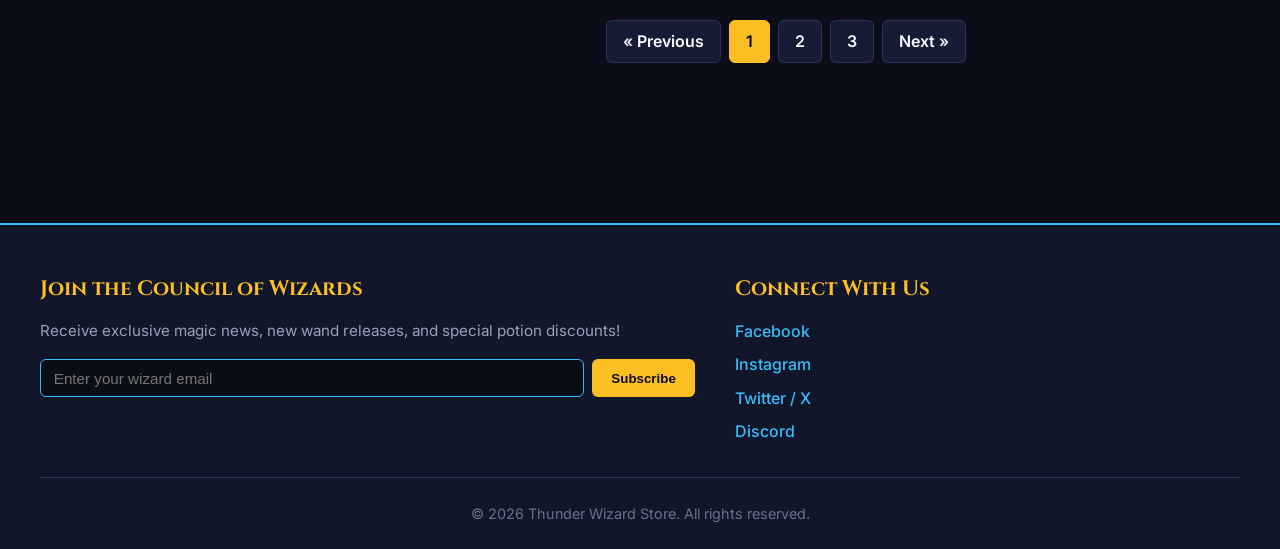
==== commit 4298d3e3: "Add wishlist icon overlay on product card images" ====
--- a/project/index.html
+++ b/project/index.html
@@ -96,42 +96,60 @@
                 <section class="products-grid">
                     <div class="products-container">
                         <article class="product-card">
-                            <img src="https://via.placeholder.com/300" alt="Elder Wand of Thunder">
+                            <div class="product-image-container">
+                                <button type="button" class="wishlist-btn" aria-label="Add to Wishlist">&#9829;</button>
+                                <img src="https://via.placeholder.com/300" alt="Elder Wand of Thunder">
+                            </div>
                             <h3 class="product-title">Elder Wand of Thunder</h3>
                             <p class="product-price">120 Gold</p>
                             <button type="button" class="add-to-cart-btn">Add to Cart</button>
                         </article>
 
                         <article class="product-card">
-                            <img src="https://via.placeholder.com/300" alt="Spellbook of Lightning Storms">
+                            <div class="product-image-container">
+                                <button type="button" class="wishlist-btn" aria-label="Add to Wishlist">&#9829;</button>
+                                <img src="https://via.placeholder.com/300" alt="Spellbook of Lightning Storms">
+                            </div>
                             <h3 class="product-title">Spellbook of Lightning Storms</h3>
                             <p class="product-price">85 Gold</p>
                             <button type="button" class="add-to-cart-btn">Add to Cart</button>
                         </article>
 
                         <article class="product-card">
-                            <img src="https://via.placeholder.com/300" alt="Archmage Celestial Robe">
+                            <div class="product-image-container">
+                                <button type="button" class="wishlist-btn" aria-label="Add to Wishlist">&#9829;</button>
+                                <img src="https://via.placeholder.com/300" alt="Archmage Celestial Robe">
+                            </div>
                             <h3 class="product-title">Archmage Celestial Robe</h3>
                             <p class="product-price">150 Gold</p>
                             <button type="button" class="add-to-cart-btn">Add to Cart</button>
                         </article>
 
                         <article class="product-card">
-                            <img src="https://via.placeholder.com/300" alt="Dragon Core Combat Wand">
+                            <div class="product-image-container">
+                                <button type="button" class="wishlist-btn" aria-label="Add to Wishlist">&#9829;</button>
+                                <img src="https://via.placeholder.com/300" alt="Dragon Core Combat Wand">
+                            </div>
                             <h3 class="product-title">Dragon Core Combat Wand</h3>
                             <p class="product-price">95 Gold</p>
                             <button type="button" class="add-to-cart-btn">Add to Cart</button>
                         </article>
 
                         <article class="product-card">
-                            <img src="https://via.placeholder.com/300" alt="Grimoire of Ancient Spells">
+                            <div class="product-image-container">
+                                <button type="button" class="wishlist-btn" aria-label="Add to Wishlist">&#9829;</button>
+                                <img src="https://via.placeholder.com/300" alt="Grimoire of Ancient Spells">
+                            </div>
                             <h3 class="product-title">Grimoire of Ancient Spells</h3>
                             <p class="product-price">60 Gold</p>
                             <button type="button" class="add-to-cart-btn">Add to Cart</button>
                         </article>
 
                         <article class="product-card">
-                            <img src="https://via.placeholder.com/300" alt="Shadow Weaver Cloak">
+                            <div class="product-image-container">
+                                <button type="button" class="wishlist-btn" aria-label="Add to Wishlist">&#9829;</button>
+                                <img src="https://via.placeholder.com/300" alt="Shadow Weaver Cloak">
+                            </div>
                             <h3 class="product-title">Shadow Weaver Cloak</h3>
                             <p class="product-price">110 Gold</p>
                             <button type="button" class="add-to-cart-btn">Add to Cart</button>
--- a/project/style.css
+++ b/project/style.css
@@ -299,12 +299,38 @@
     border-color: #38bdf8;
 }
 
+.product-image-container {
+    position: relative;
+    width: 100%;
+    margin-bottom: 1rem;
+}
+
+.wishlist-btn {
+    position: absolute;
+    top: 10px;
+    left: 10px;
+    background-color: rgba(11, 13, 25, 0.75);
+    color: #ef4444;
+    border: 1px solid rgba(56, 189, 248, 0.4);
+    border-radius: 50%;
+    width: 36px;
+    height: 36px;
+    display: flex;
+    align-items: center;
+    justify-content: center;
+    font-size: 1.25rem;
+    cursor: pointer;
+    z-index: 2;
+    transition: transform 0.2s ease, background-color 0.2s ease, border-color 0.2s ease;
+    backdrop-filter: blur(4px);
+}
+
 .product-card img {
     width: 100%;
     height: 240px;
     object-fit: cover;
     border-radius: 6px;
-    margin-bottom: 1rem;
+    display: block;
     border: 1px solid #2a3356;
 }
 
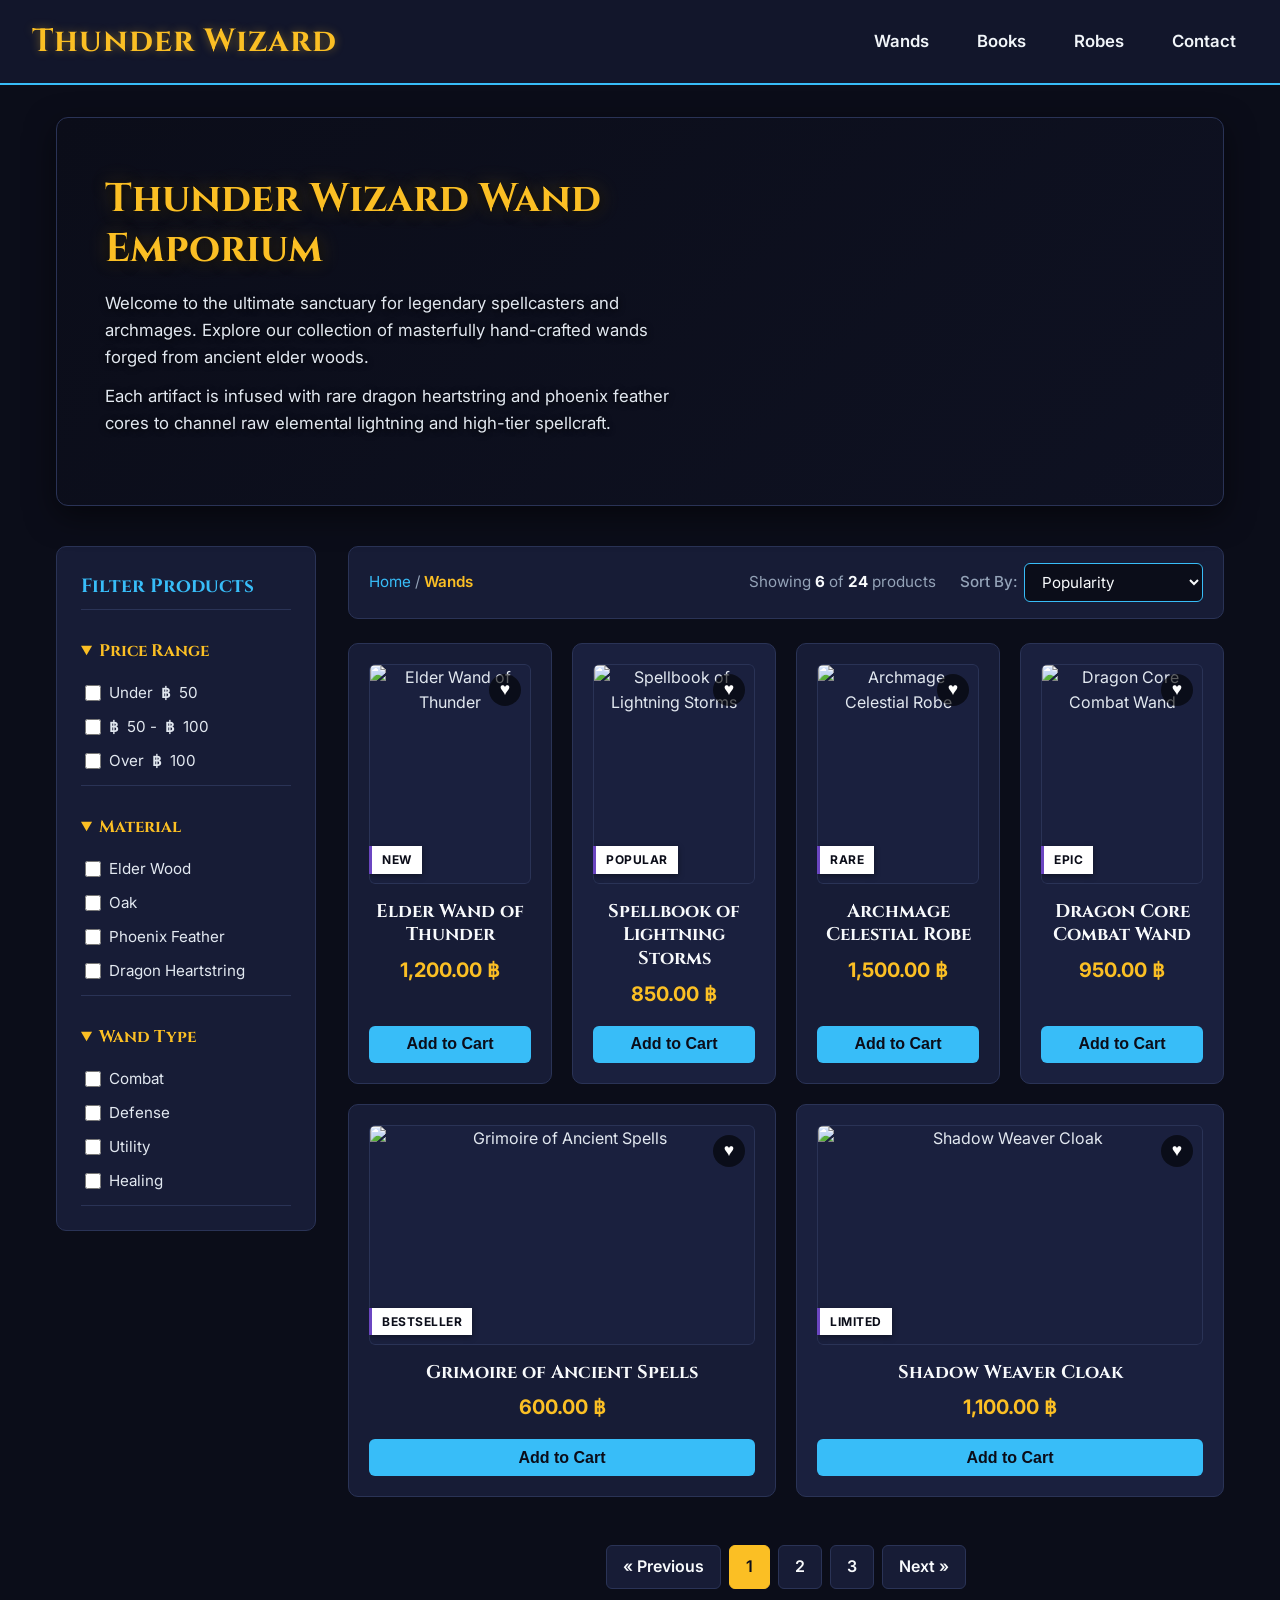
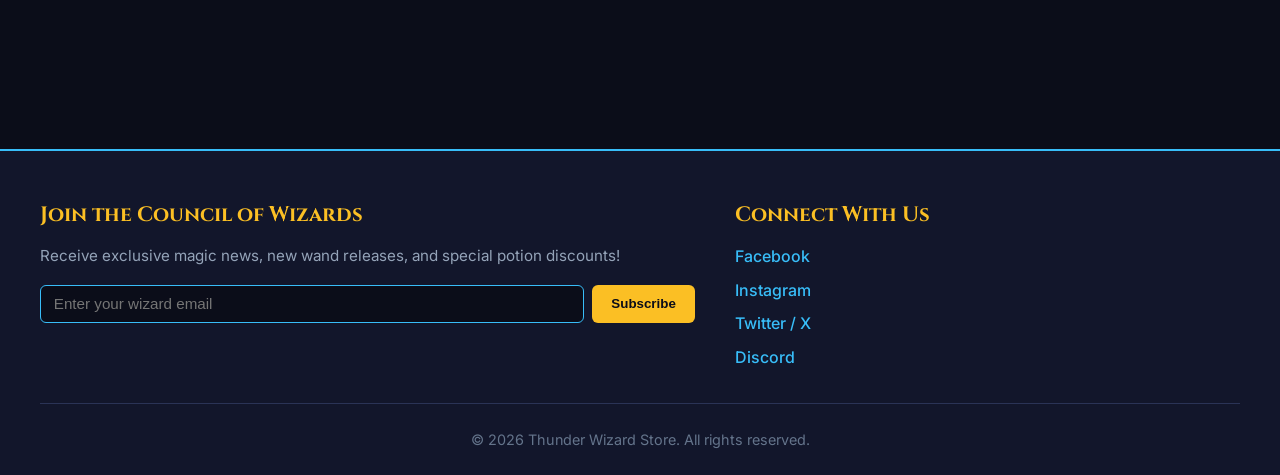
==== commit 28001c60: "correct UTF-8 charset for baht symbol, replace broken placeholder images, fix card overflow layout" ====
--- a/project/index.html
+++ b/project/index.html
@@ -41,9 +41,9 @@
                 <details class="filter-accordion" open>
                     <summary>Price Range</summary>
                     <div class="accordion-content">
-                        <label><input type="checkbox" name="price" value="under-50"> Under 50 Gold</label>
-                        <label><input type="checkbox" name="price" value="50-100"> 50 - 100 Gold</label>
-                        <label><input type="checkbox" name="price" value="over-100"> Over 100 Gold</label>
+                        <label><input type="checkbox" name="price" value="under-50"> Under <span class="currency">฿</span>50</label>
+                        <label><input type="checkbox" name="price" value="50-100"> <span class="currency">฿</span>50 - <span class="currency">฿</span>100</label>
+                        <label><input type="checkbox" name="price" value="over-100"> Over <span class="currency">฿</span>100</label>
                     </div>
                 </details>
 
@@ -97,61 +97,79 @@
                     <div class="products-container">
                         <article class="product-card">
                             <div class="product-image-container">
-                                <button type="button" class="wishlist-btn" aria-label="Add to Wishlist">&#9829;</button>
-                                <img src="https://via.placeholder.com/300" alt="Elder Wand of Thunder">
-                            </div>
-                            <h3 class="product-title">Elder Wand of Thunder</h3>
-                            <p class="product-price">120 Gold</p>
-                            <button type="button" class="add-to-cart-btn">Add to Cart</button>
-                        </article>
-
-                        <article class="product-card">
-                            <div class="product-image-container">
-                                <button type="button" class="wishlist-btn" aria-label="Add to Wishlist">&#9829;</button>
-                                <img src="https://via.placeholder.com/300" alt="Spellbook of Lightning Storms">
-                            </div>
-                            <h3 class="product-title">Spellbook of Lightning Storms</h3>
-                            <p class="product-price">85 Gold</p>
-                            <button type="button" class="add-to-cart-btn">Add to Cart</button>
-                        </article>
-
-                        <article class="product-card">
-                            <div class="product-image-container">
-                                <button type="button" class="wishlist-btn" aria-label="Add to Wishlist">&#9829;</button>
-                                <img src="https://via.placeholder.com/300" alt="Archmage Celestial Robe">
-                            </div>
-                            <h3 class="product-title">Archmage Celestial Robe</h3>
-                            <p class="product-price">150 Gold</p>
-                            <button type="button" class="add-to-cart-btn">Add to Cart</button>
-                        </article>
-
-                        <article class="product-card">
-                            <div class="product-image-container">
-                                <button type="button" class="wishlist-btn" aria-label="Add to Wishlist">&#9829;</button>
-                                <img src="https://via.placeholder.com/300" alt="Dragon Core Combat Wand">
-                            </div>
-                            <h3 class="product-title">Dragon Core Combat Wand</h3>
-                            <p class="product-price">95 Gold</p>
-                            <button type="button" class="add-to-cart-btn">Add to Cart</button>
-                        </article>
-
-                        <article class="product-card">
-                            <div class="product-image-container">
-                                <button type="button" class="wishlist-btn" aria-label="Add to Wishlist">&#9829;</button>
-                                <img src="https://via.placeholder.com/300" alt="Grimoire of Ancient Spells">
-                            </div>
-                            <h3 class="product-title">Grimoire of Ancient Spells</h3>
-                            <p class="product-price">60 Gold</p>
-                            <button type="button" class="add-to-cart-btn">Add to Cart</button>
-                        </article>
-
-                        <article class="product-card">
-                            <div class="product-image-container">
-                                <button type="button" class="wishlist-btn" aria-label="Add to Wishlist">&#9829;</button>
-                                <img src="https://via.placeholder.com/300" alt="Shadow Weaver Cloak">
-                            </div>
-                            <h3 class="product-title">Shadow Weaver Cloak</h3>
-                            <p class="product-price">110 Gold</p>
+                                <button type="button" class="wishlist-icon" aria-label="Add to Wishlist">&#9829;</button>
+                                <span class="badge">NEW</span>
+                                <img src="https://placehold.co/300x300" alt="Elder Wand of Thunder">
+                            </div>
+                            <div class="product-details">
+                                <h3 class="product-name">Elder Wand of Thunder</h3>
+                                <p class="product-price">1,200.00 <span class="currency">฿</span></p>
+                            </div>
+                            <button type="button" class="add-to-cart-btn">Add to Cart</button>
+                        </article>
+
+                        <article class="product-card">
+                            <div class="product-image-container">
+                                <button type="button" class="wishlist-icon" aria-label="Add to Wishlist">&#9829;</button>
+                                <span class="badge">POPULAR</span>
+                                <img src="https://placehold.co/300x300" alt="Spellbook of Lightning Storms">
+                            </div>
+                            <div class="product-details">
+                                <h3 class="product-name">Spellbook of Lightning Storms</h3>
+                                <p class="product-price">850.00 <span class="currency">฿</span></p>
+                            </div>
+                            <button type="button" class="add-to-cart-btn">Add to Cart</button>
+                        </article>
+
+                        <article class="product-card">
+                            <div class="product-image-container">
+                                <button type="button" class="wishlist-icon" aria-label="Add to Wishlist">&#9829;</button>
+                                <span class="badge">RARE</span>
+                                <img src="https://placehold.co/300x300" alt="Archmage Celestial Robe">
+                            </div>
+                            <div class="product-details">
+                                <h3 class="product-name">Archmage Celestial Robe</h3>
+                                <p class="product-price">1,500.00 <span class="currency">฿</span></p>
+                            </div>
+                            <button type="button" class="add-to-cart-btn">Add to Cart</button>
+                        </article>
+
+                        <article class="product-card">
+                            <div class="product-image-container">
+                                <button type="button" class="wishlist-icon" aria-label="Add to Wishlist">&#9829;</button>
+                                <span class="badge">EPIC</span>
+                                <img src="https://placehold.co/300x300" alt="Dragon Core Combat Wand">
+                            </div>
+                            <div class="product-details">
+                                <h3 class="product-name">Dragon Core Combat Wand</h3>
+                                <p class="product-price">950.00 <span class="currency">฿</span></p>
+                            </div>
+                            <button type="button" class="add-to-cart-btn">Add to Cart</button>
+                        </article>
+
+                        <article class="product-card">
+                            <div class="product-image-container">
+                                <button type="button" class="wishlist-icon" aria-label="Add to Wishlist">&#9829;</button>
+                                <span class="badge">BESTSELLER</span>
+                                <img src="https://placehold.co/300x300" alt="Grimoire of Ancient Spells">
+                            </div>
+                            <div class="product-details">
+                                <h3 class="product-name">Grimoire of Ancient Spells</h3>
+                                <p class="product-price">600.00 <span class="currency">฿</span></p>
+                            </div>
+                            <button type="button" class="add-to-cart-btn">Add to Cart</button>
+                        </article>
+
+                        <article class="product-card">
+                            <div class="product-image-container">
+                                <button type="button" class="wishlist-icon" aria-label="Add to Wishlist">&#9829;</button>
+                                <span class="badge">LIMITED</span>
+                                <img src="https://placehold.co/300x300" alt="Shadow Weaver Cloak">
+                            </div>
+                            <div class="product-details">
+                                <h3 class="product-name">Shadow Weaver Cloak</h3>
+                                <p class="product-price">1,100.00 <span class="currency">฿</span></p>
+                            </div>
                             <button type="button" class="add-to-cart-btn">Add to Cart</button>
                         </article>
                     </div>
--- a/project/style.css
+++ b/project/style.css
@@ -26,6 +26,12 @@
     border: 0;
 }
 
+/* Web-safe font stack for Thai Baht (฿) currency symbol */
+.currency {
+    font-family: 'Tahoma', 'Leelawadee UI', 'Segoe UI', 'Sarabun', sans-serif;
+    font-weight: 700;
+}
+
 /* Header & Navigation (Flexbox) */
 header {
     background-color: #12162b;
@@ -76,7 +82,7 @@
     position: relative;
     width: 100%;
     min-height: 380px;
-    background: linear-gradient(135deg, rgba(11, 13, 25, 0.9) 0%, rgba(18, 22, 43, 0.5) 100%), url('https://via.placeholder.com/1600x500') center/cover no-repeat;
+    background: linear-gradient(135deg, rgba(11, 13, 25, 0.9) 0%, rgba(18, 22, 43, 0.5) 100%), url('https://placehold.co/1600x500') center/cover no-repeat;
     border-radius: 12px;
     margin-bottom: 2.5rem;
     overflow: hidden;
@@ -269,17 +275,17 @@
 .products-container {
     display: flex;
     flex-wrap: wrap;
-    gap: 1.5rem;
+    gap: 20px;
     justify-content: flex-start;
 }
 
 .product-card {
+    position: relative;
     background-color: #171c36;
     border: 1px solid #2a3356;
     border-radius: 10px;
     padding: 1.25rem;
-    flex: 1 1 260px;
-    max-width: 300px;
+    flex: 1 1 23%;
     display: flex;
     flex-direction: column;
     align-items: center;
@@ -299,53 +305,86 @@
     border-color: #38bdf8;
 }
 
+/* container ของการ์ด ต้อง relative เพื่อให้ icon/badge ลอยได้ */
 .product-image-container {
     position: relative;
     width: 100%;
+    height: 220px;
     margin-bottom: 1rem;
-}
-
-.wishlist-btn {
+    overflow: hidden;
+    border-radius: 6px;
+    background-color: #1a203e;
+}
+
+.wishlist-icon {
     position: absolute;
     top: 10px;
-    left: 10px;
-    background-color: rgba(11, 13, 25, 0.75);
-    color: #ef4444;
-    border: 1px solid rgba(56, 189, 248, 0.4);
+    right: 10px;
+    background: rgba(0, 0, 0, 0.6);
+    color: #fff;
+    border: none;
     border-radius: 50%;
-    width: 36px;
-    height: 36px;
+    width: 32px;
+    height: 32px;
     display: flex;
     align-items: center;
     justify-content: center;
-    font-size: 1.25rem;
+    font-size: 1.1rem;
     cursor: pointer;
-    z-index: 2;
-    transition: transform 0.2s ease, background-color 0.2s ease, border-color 0.2s ease;
-    backdrop-filter: blur(4px);
+    z-index: 5;
+    transition: background-color 0.2s ease, transform 0.2s ease;
+}
+
+.wishlist-icon:hover {
+    background-color: rgba(0, 0, 0, 0.85);
+}
+
+.badge {
+    position: absolute;
+    bottom: 10px;
+    left: 0;
+    background: #fff;
+    border-left: 3px solid #6b46c1;
+    padding: 4px 10px;
+    font-size: 0.75rem;
+    font-weight: 700;
+    text-transform: uppercase;
+    color: #0b0d19;
+    letter-spacing: 0.5px;
+    box-shadow: 0 2px 6px rgba(0, 0, 0, 0.4);
+    z-index: 4;
 }
 
 .product-card img {
     width: 100%;
-    height: 240px;
+    height: 100%;
     object-fit: cover;
     border-radius: 6px;
     display: block;
     border: 1px solid #2a3356;
 }
 
-.product-title {
+/* Product Details (Flexbox column stacking product-name and product-price) */
+.product-details {
+    display: flex;
+    flex-direction: column;
+    align-items: center;
+    gap: 0.4rem;
+    margin-bottom: 1rem;
+    width: 100%;
+}
+
+.product-name {
     font-family: 'Cinzel', serif;
-    font-size: 1.2rem;
+    font-size: 1.15rem;
     color: #f8fafc;
-    margin-bottom: 0.5rem;
+    line-height: 1.3;
 }
 
 .product-price {
     font-size: 1.25rem;
     font-weight: 700;
     color: #fbbf24;
-    margin-bottom: 1rem;
 }
 
 .add-to-cart-btn {
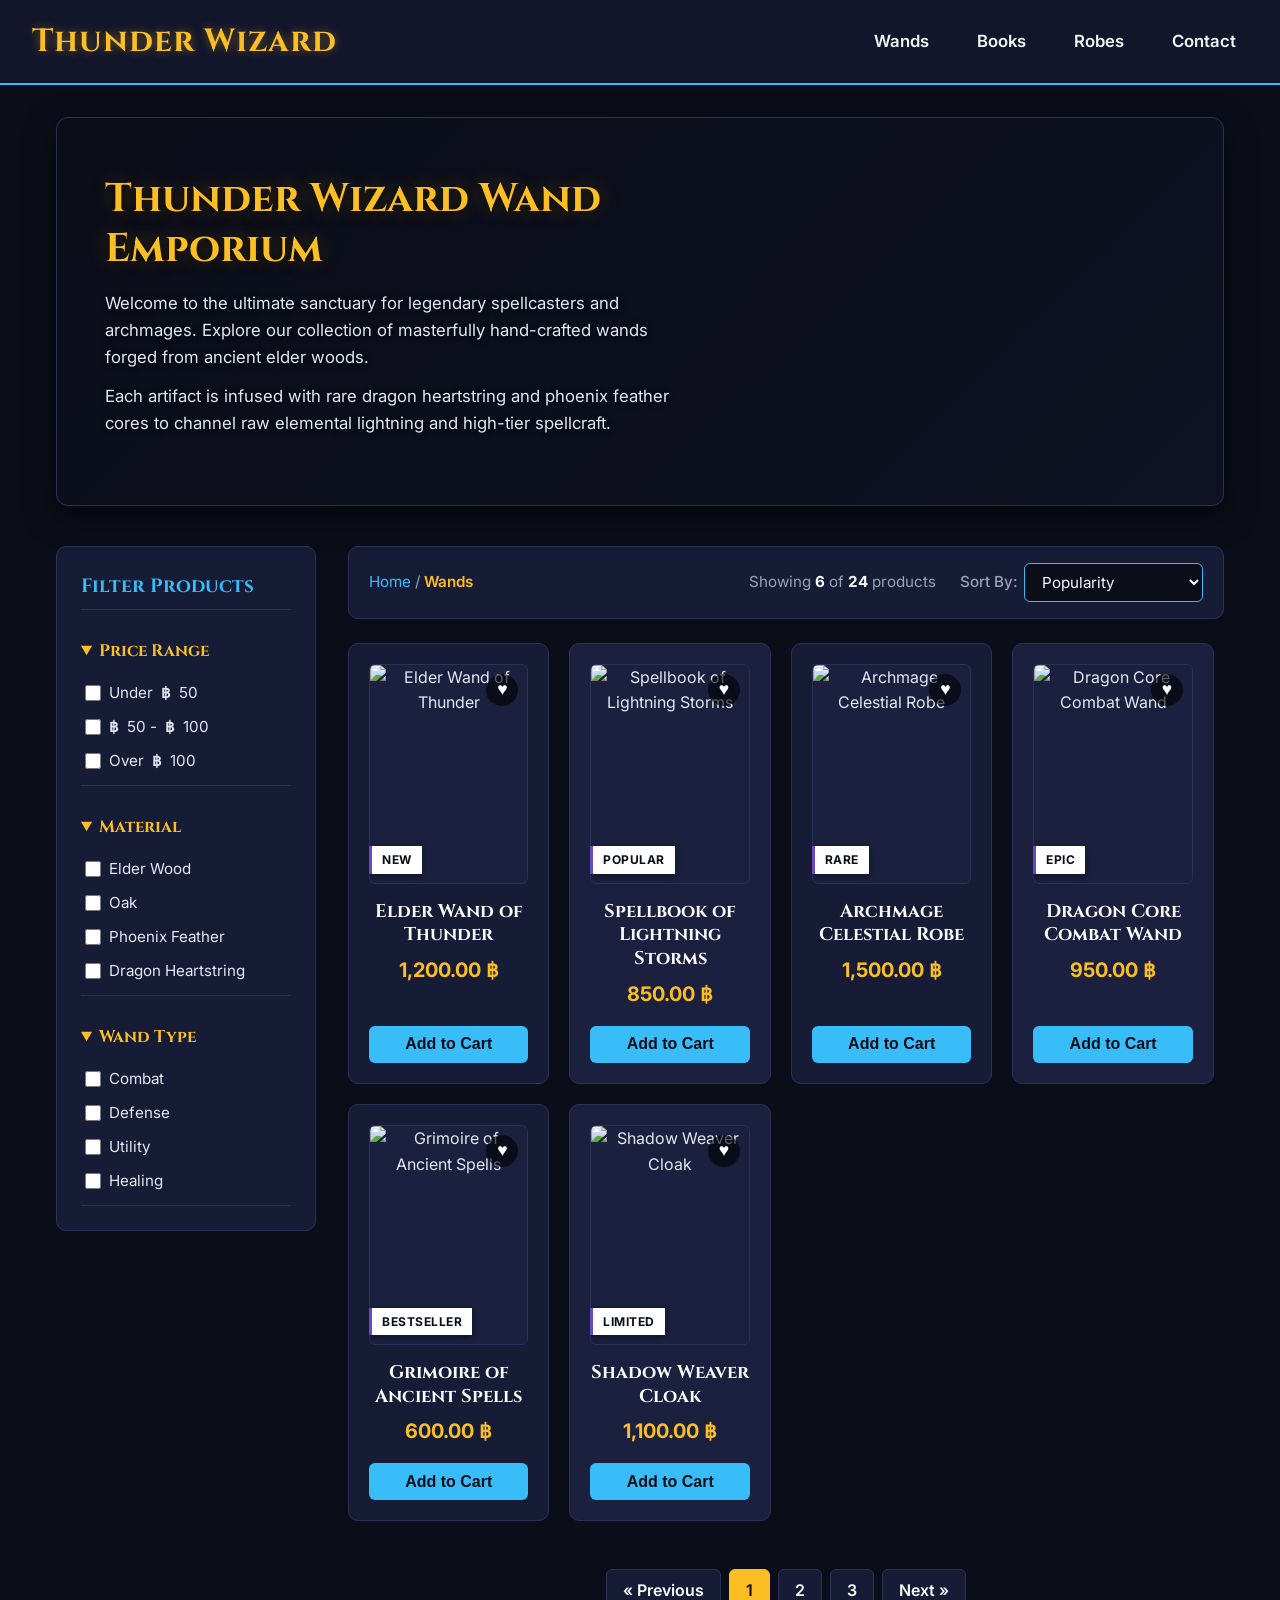
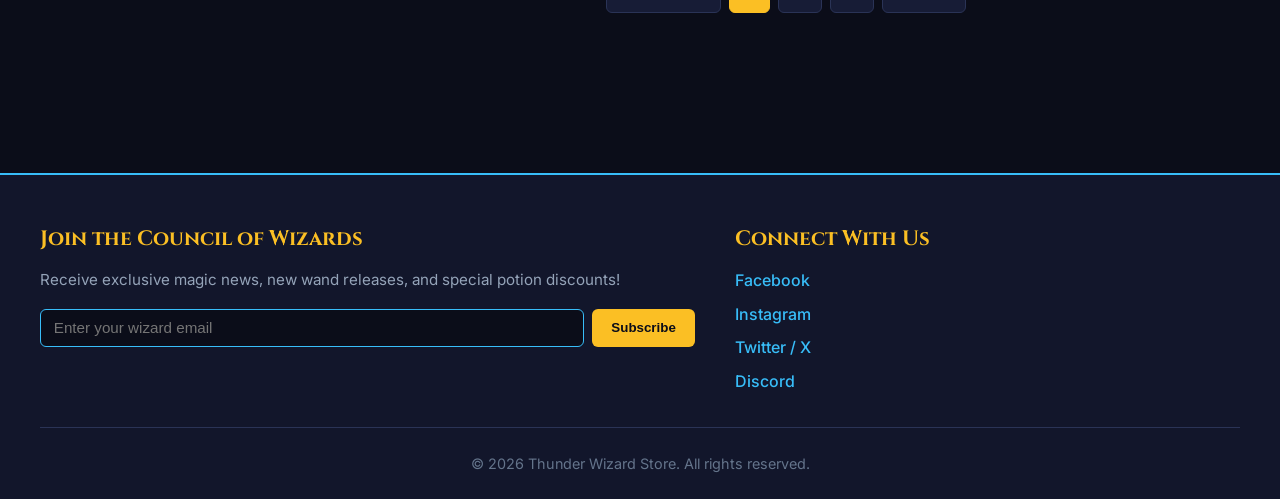
==== commit fef2d8a2: "update change" ====
--- a/project/index.html
+++ b/project/index.html
@@ -99,7 +99,7 @@
                             <div class="product-image-container">
                                 <button type="button" class="wishlist-icon" aria-label="Add to Wishlist">&#9829;</button>
                                 <span class="badge">NEW</span>
-                                <img src="https://placehold.co/300x300" alt="Elder Wand of Thunder">
+                                <img src="https://static.wikia.nocookie.net/harrypotter/images/5/59/Elder_Wand.png/revision/latest?cb=20241227040818" alt="Elder Wand of Thunder">
                             </div>
                             <div class="product-details">
                                 <h3 class="product-name">Elder Wand of Thunder</h3>
@@ -112,7 +112,7 @@
                             <div class="product-image-container">
                                 <button type="button" class="wishlist-icon" aria-label="Add to Wishlist">&#9829;</button>
                                 <span class="badge">POPULAR</span>
-                                <img src="https://placehold.co/300x300" alt="Spellbook of Lightning Storms">
+                                <img src="https://creator.nightcafe.studio/jobs/udjglRJGW7Kxkqj11kgW/udjglRJGW7Kxkqj11kgW--1--sq7m3.jpg" alt="Spellbook of Lightning Storms">
                             </div>
                             <div class="product-details">
                                 <h3 class="product-name">Spellbook of Lightning Storms</h3>
@@ -125,7 +125,7 @@
                             <div class="product-image-container">
                                 <button type="button" class="wishlist-icon" aria-label="Add to Wishlist">&#9829;</button>
                                 <span class="badge">RARE</span>
-                                <img src="https://placehold.co/300x300" alt="Archmage Celestial Robe">
+                                <img src="https://encrypted-tbn0.gstatic.com/images?q=tbn:ANd9GcTDkby3gYYpUrf572IdiR68VBPhE8yqEG1a5UTVSM7dz0cDwtla6DnOXQVL&s=10" alt="Archmage Celestial Robe">
                             </div>
                             <div class="product-details">
                                 <h3 class="product-name">Archmage Celestial Robe</h3>
@@ -138,7 +138,7 @@
                             <div class="product-image-container">
                                 <button type="button" class="wishlist-icon" aria-label="Add to Wishlist">&#9829;</button>
                                 <span class="badge">EPIC</span>
-                                <img src="https://placehold.co/300x300" alt="Dragon Core Combat Wand">
+                                <img src="https://contentful.harrypotter.com/usf1vwtuqyxm/2PhP6kT1MgewmLFJ9DwWjA/27e952373468327c992821cdc96152c3/wand-dark_brown-very_short-ball_handle.png" alt="Dragon Core Combat Wand">
                             </div>
                             <div class="product-details">
                                 <h3 class="product-name">Dragon Core Combat Wand</h3>
@@ -151,7 +151,7 @@
                             <div class="product-image-container">
                                 <button type="button" class="wishlist-icon" aria-label="Add to Wishlist">&#9829;</button>
                                 <span class="badge">BESTSELLER</span>
-                                <img src="https://placehold.co/300x300" alt="Grimoire of Ancient Spells">
+                                <img src=https://encrypted-tbn0.gstatic.com/images?q=tbn:ANd9GcRWyxbU2zSrnynCbfaz3zWEvGu_0CWEWmr64GMIAa3vQA&s=10" alt="Grimoire of Ancient Spells">
                             </div>
                             <div class="product-details">
                                 <h3 class="product-name">Grimoire of Ancient Spells</h3>
@@ -164,7 +164,7 @@
                             <div class="product-image-container">
                                 <button type="button" class="wishlist-icon" aria-label="Add to Wishlist">&#9829;</button>
                                 <span class="badge">LIMITED</span>
-                                <img src="https://placehold.co/300x300" alt="Shadow Weaver Cloak">
+                                <img src="https://encrypted-tbn0.gstatic.com/images?q=tbn:ANd9GcRSdRa6UpPqeoxsb8bpo6_xIZuENGxEBiYIk6ixrUa-mw&s" alt="Shadow Weaver Cloak">
                             </div>
                             <div class="product-details">
                                 <h3 class="product-name">Shadow Weaver Cloak</h3>
--- a/project/style.css
+++ b/project/style.css
@@ -285,7 +285,7 @@
     border: 1px solid #2a3356;
     border-radius: 10px;
     padding: 1.25rem;
-    flex: 1 1 23%;
+    flex: 0 0 23%;
     display: flex;
     flex-direction: column;
     align-items: center;
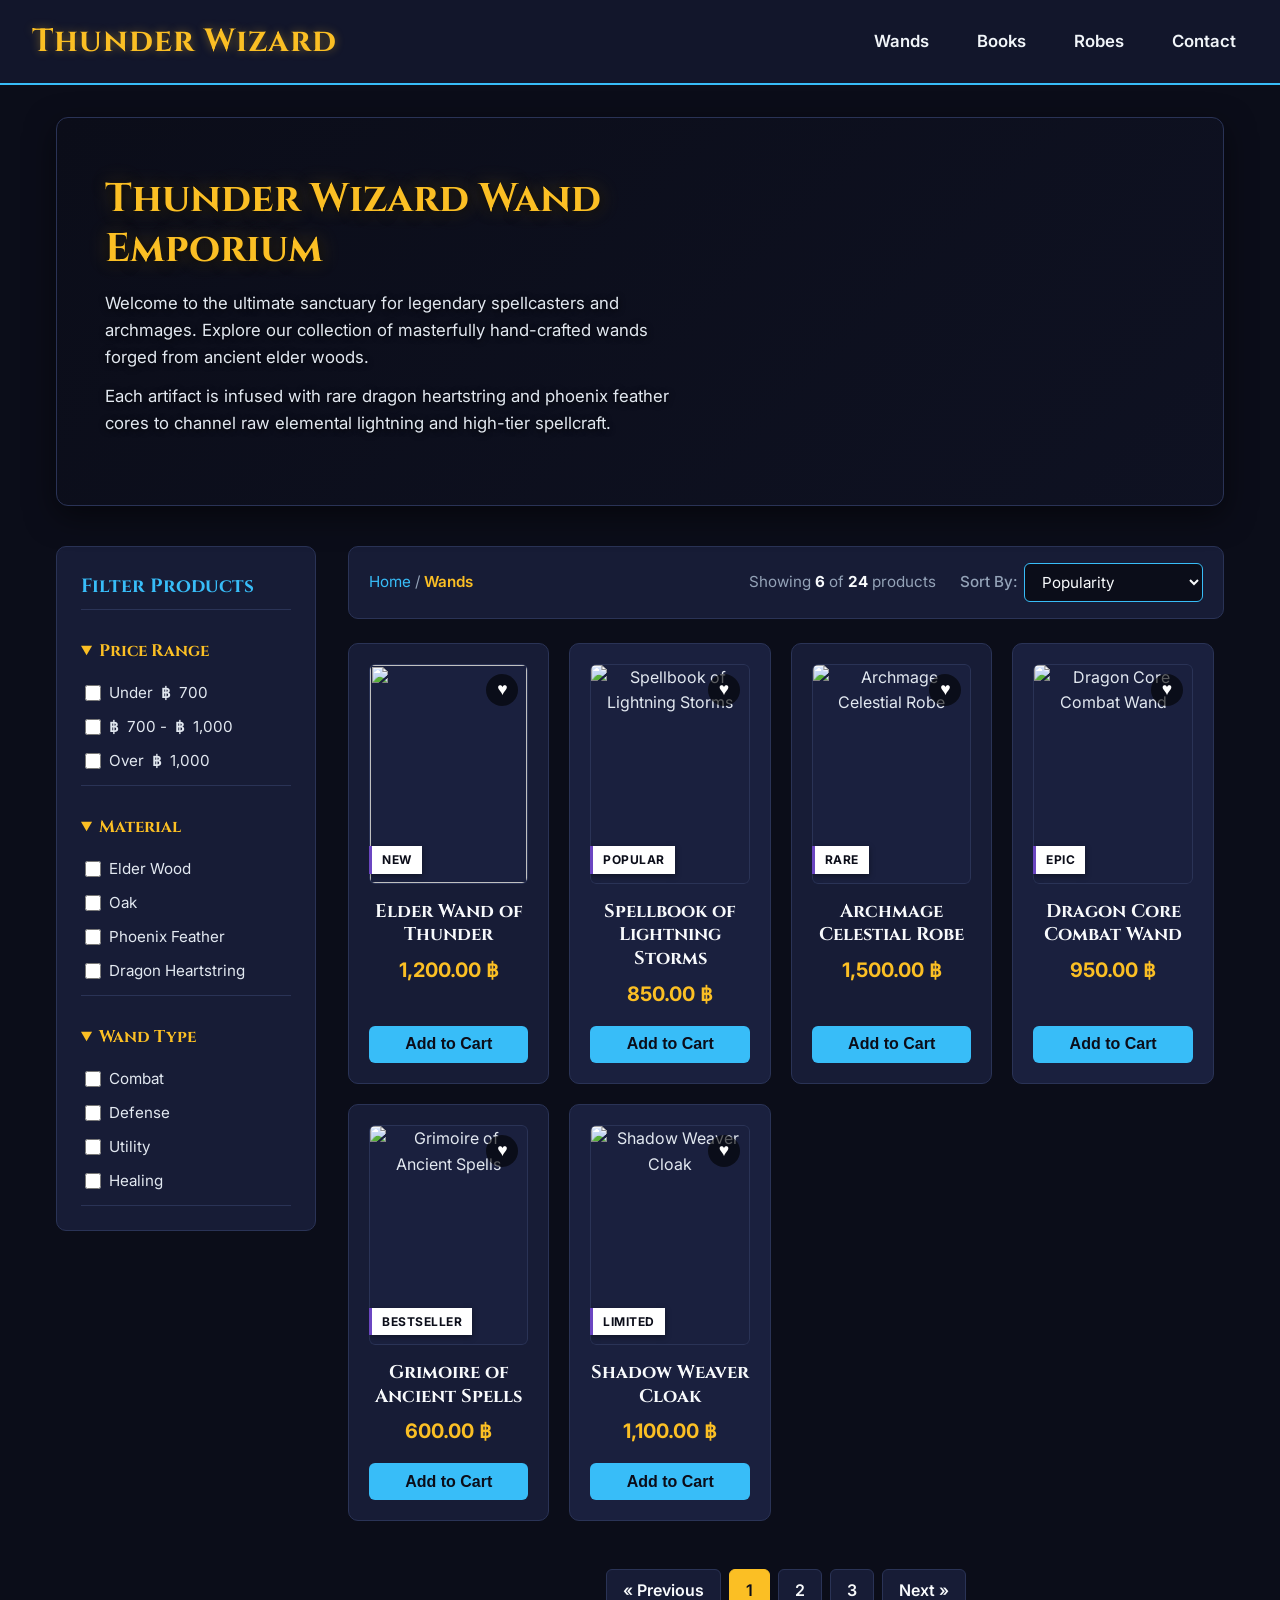
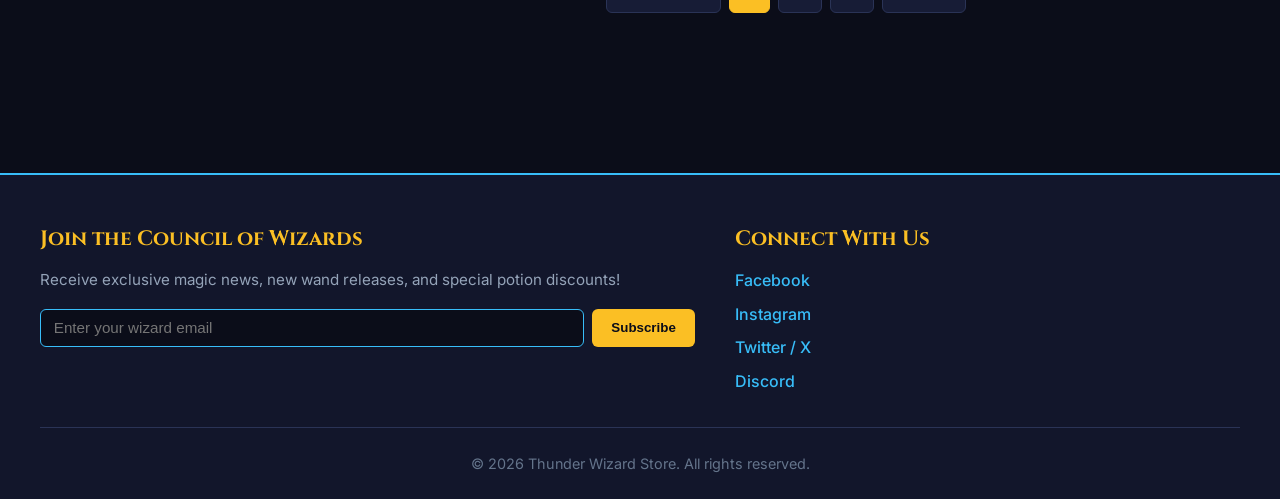
==== commit f443599f: "update price range filter to match actual product prices" ====
--- a/project/index.html
+++ b/project/index.html
@@ -41,9 +41,9 @@
                 <details class="filter-accordion" open>
                     <summary>Price Range</summary>
                     <div class="accordion-content">
-                        <label><input type="checkbox" name="price" value="under-50"> Under <span class="currency">฿</span>50</label>
-                        <label><input type="checkbox" name="price" value="50-100"> <span class="currency">฿</span>50 - <span class="currency">฿</span>100</label>
-                        <label><input type="checkbox" name="price" value="over-100"> Over <span class="currency">฿</span>100</label>
+                        <label><input type="checkbox" name="price" value="under-700"> Under <span class="currency-symbol">฿</span>700</label>
+                        <label><input type="checkbox" name="price" value="700-1000"> <span class="currency-symbol">฿</span>700 - <span class="currency-symbol">฿</span>1,000</label>
+                        <label><input type="checkbox" name="price" value="over-1000"> Over <span class="currency-symbol">฿</span>1,000</label>
                     </div>
                 </details>
 
@@ -99,11 +99,11 @@
                             <div class="product-image-container">
                                 <button type="button" class="wishlist-icon" aria-label="Add to Wishlist">&#9829;</button>
                                 <span class="badge">NEW</span>
-                                <img src="https://static.wikia.nocookie.net/harrypotter/images/5/59/Elder_Wand.png/revision/latest?cb=20241227040818" alt="Elder Wand of Thunder">
+                                <img src="https://m.media-amazon.com/images/I/71j5DBaiHiL.jpg">
                             </div>
                             <div class="product-details">
                                 <h3 class="product-name">Elder Wand of Thunder</h3>
-                                <p class="product-price">1,200.00 <span class="currency">฿</span></p>
+                                <p class="product-price">1,200.00 <span class="currency-symbol">฿</span></p>
                             </div>
                             <button type="button" class="add-to-cart-btn">Add to Cart</button>
                         </article>
@@ -116,7 +116,7 @@
                             </div>
                             <div class="product-details">
                                 <h3 class="product-name">Spellbook of Lightning Storms</h3>
-                                <p class="product-price">850.00 <span class="currency">฿</span></p>
+                                <p class="product-price">850.00 <span class="currency-symbol">฿</span></p>
                             </div>
                             <button type="button" class="add-to-cart-btn">Add to Cart</button>
                         </article>
@@ -129,7 +129,7 @@
                             </div>
                             <div class="product-details">
                                 <h3 class="product-name">Archmage Celestial Robe</h3>
-                                <p class="product-price">1,500.00 <span class="currency">฿</span></p>
+                                <p class="product-price">1,500.00 <span class="currency-symbol">฿</span></p>
                             </div>
                             <button type="button" class="add-to-cart-btn">Add to Cart</button>
                         </article>
@@ -142,7 +142,7 @@
                             </div>
                             <div class="product-details">
                                 <h3 class="product-name">Dragon Core Combat Wand</h3>
-                                <p class="product-price">950.00 <span class="currency">฿</span></p>
+                                <p class="product-price">950.00 <span class="currency-symbol">฿</span></p>
                             </div>
                             <button type="button" class="add-to-cart-btn">Add to Cart</button>
                         </article>
@@ -155,7 +155,7 @@
                             </div>
                             <div class="product-details">
                                 <h3 class="product-name">Grimoire of Ancient Spells</h3>
-                                <p class="product-price">600.00 <span class="currency">฿</span></p>
+                                <p class="product-price">600.00 <span class="currency-symbol">฿</span></p>
                             </div>
                             <button type="button" class="add-to-cart-btn">Add to Cart</button>
                         </article>
@@ -168,7 +168,7 @@
                             </div>
                             <div class="product-details">
                                 <h3 class="product-name">Shadow Weaver Cloak</h3>
-                                <p class="product-price">1,100.00 <span class="currency">฿</span></p>
+                                <p class="product-price">1,100.00 <span class="currency-symbol">฿</span></p>
                             </div>
                             <button type="button" class="add-to-cart-btn">Add to Cart</button>
                         </article>
--- a/project/style.css
+++ b/project/style.css
@@ -27,8 +27,13 @@
 }
 
 /* Web-safe font stack for Thai Baht (฿) currency symbol */
-.currency {
-    font-family: 'Tahoma', 'Leelawadee UI', 'Segoe UI', 'Sarabun', sans-serif;
+.currency-symbol,
+.currency,
+.accordion-content .currency-symbol,
+.filter-sidebar .currency-symbol,
+.price-range .currency-symbol,
+.filter-panel .currency-symbol {
+    font-family: 'Tahoma', 'Sarabun', Arial, sans-serif !important;
     font-weight: 700;
 }
 
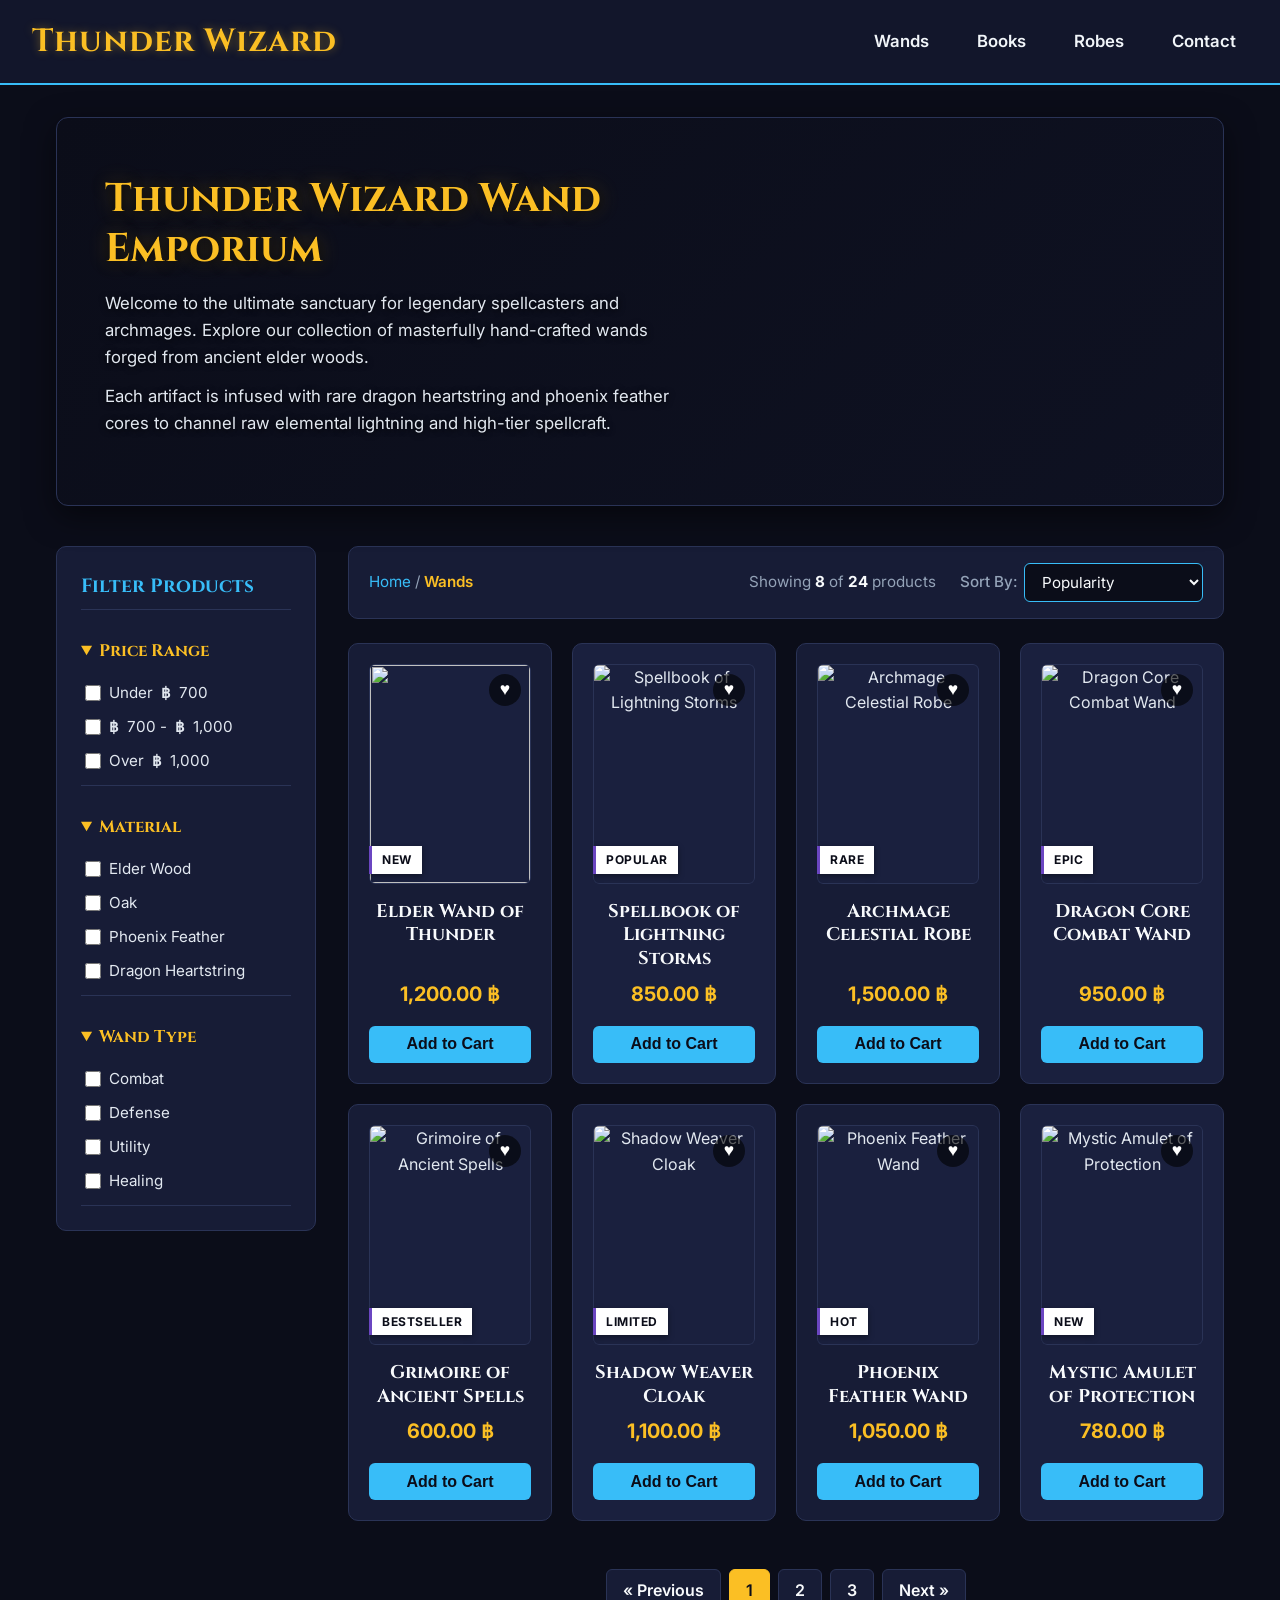
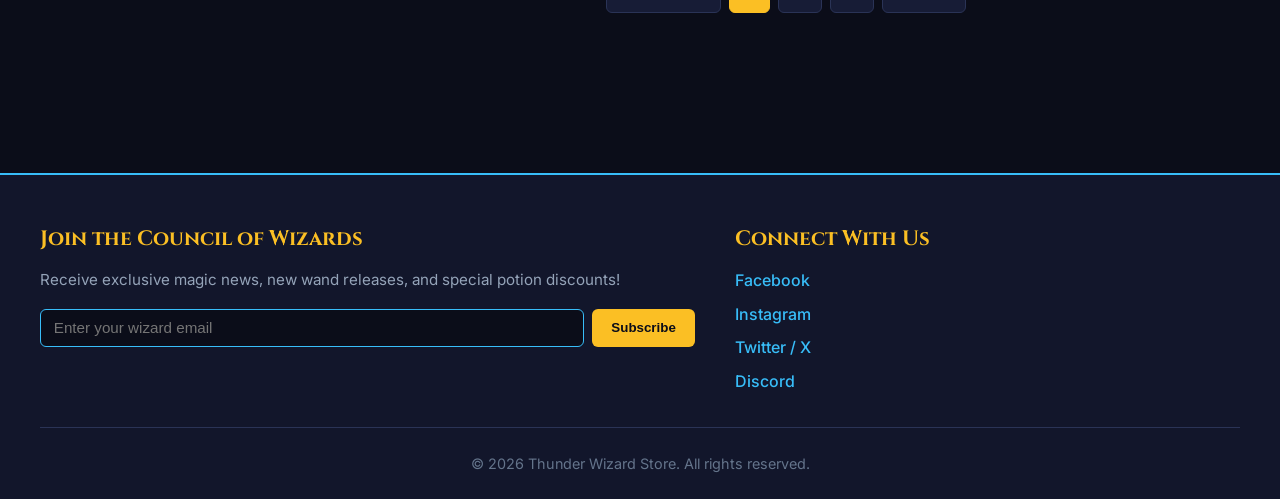
==== commit 21a7b3ae: "add 2 new products to complete 4x2 product grid layout" ====
--- a/project/index.html
+++ b/project/index.html
@@ -79,7 +79,7 @@
                     </nav>
 
                     <div class="shop-meta-controls">
-                        <p class="product-count">Showing <strong>6</strong> of <strong>24</strong> products</p>
+                        <p class="product-count">Showing <strong>8</strong> of <strong>24</strong> products</p>
                         
                         <div class="sort-group">
                             <label for="sort-by">Sort By:</label>
@@ -169,6 +169,32 @@
                             <div class="product-details">
                                 <h3 class="product-name">Shadow Weaver Cloak</h3>
                                 <p class="product-price">1,100.00 <span class="currency-symbol">฿</span></p>
+                            </div>
+                            <button type="button" class="add-to-cart-btn">Add to Cart</button>
+                        </article>
+
+                        <article class="product-card">
+                            <div class="product-image-container">
+                                <button type="button" class="wishlist-icon" aria-label="Add to Wishlist">&#9829;</button>
+                                <span class="badge">HOT</span>
+                                <img src="https://encrypted-tbn0.gstatic.com/images?q=tbn:ANd9GcQ50qn-AuTRrmw8zW8ZTvoAO-iieHwLCY2XxhX15SwQhg&s=10" alt="Phoenix Feather Wand">
+                            </div>
+                            <div class="product-details">
+                                <h3 class="product-name">Phoenix Feather Wand</h3>
+                                <p class="product-price">1,050.00 <span class="currency-symbol">฿</span></p>
+                            </div>
+                            <button type="button" class="add-to-cart-btn">Add to Cart</button>
+                        </article>
+
+                        <article class="product-card">
+                            <div class="product-image-container">
+                                <button type="button" class="wishlist-icon" aria-label="Add to Wishlist">&#9829;</button>
+                                <span class="badge">NEW</span>
+                                <img src="https://encrypted-tbn0.gstatic.com/images?q=tbn:ANd9GcShN3jd2VF2U_NGnX0FANycXeo-u857xpuOVRHPqWWXGg&s=10" alt="Mystic Amulet of Protection">
+                            </div>
+                            <div class="product-details">
+                                <h3 class="product-name">Mystic Amulet of Protection</h3>
+                                <p class="product-price">780.00 <span class="currency-symbol">฿</span></p>
                             </div>
                             <button type="button" class="add-to-cart-btn">Add to Cart</button>
                         </article>
--- a/project/style.css
+++ b/project/style.css
@@ -276,12 +276,11 @@
     color: #f8fafc;
 }
 
-/* Products Grid Section (Flexbox) */
+/* Products Grid Section (CSS Grid) */
 .products-container {
-    display: flex;
-    flex-wrap: wrap;
+    display: grid;
+    grid-template-columns: repeat(4, 1fr);
     gap: 20px;
-    justify-content: flex-start;
 }
 
 .product-card {
@@ -290,7 +289,6 @@
     border: 1px solid #2a3356;
     border-radius: 10px;
     padding: 1.25rem;
-    flex: 0 0 23%;
     display: flex;
     flex-direction: column;
     align-items: center;
@@ -377,6 +375,7 @@
     gap: 0.4rem;
     margin-bottom: 1rem;
     width: 100%;
+    flex: 1;
 }
 
 .product-name {
@@ -390,6 +389,7 @@
     font-size: 1.25rem;
     font-weight: 700;
     color: #fbbf24;
+    margin-top: auto;
 }
 
 .add-to-cart-btn {
@@ -562,6 +562,10 @@
         justify-content: space-between;
     }
 
+    .products-container {
+        grid-template-columns: repeat(2, 1fr);
+    }
+
     .product-card {
         max-width: 100%;
         width: 100%;
